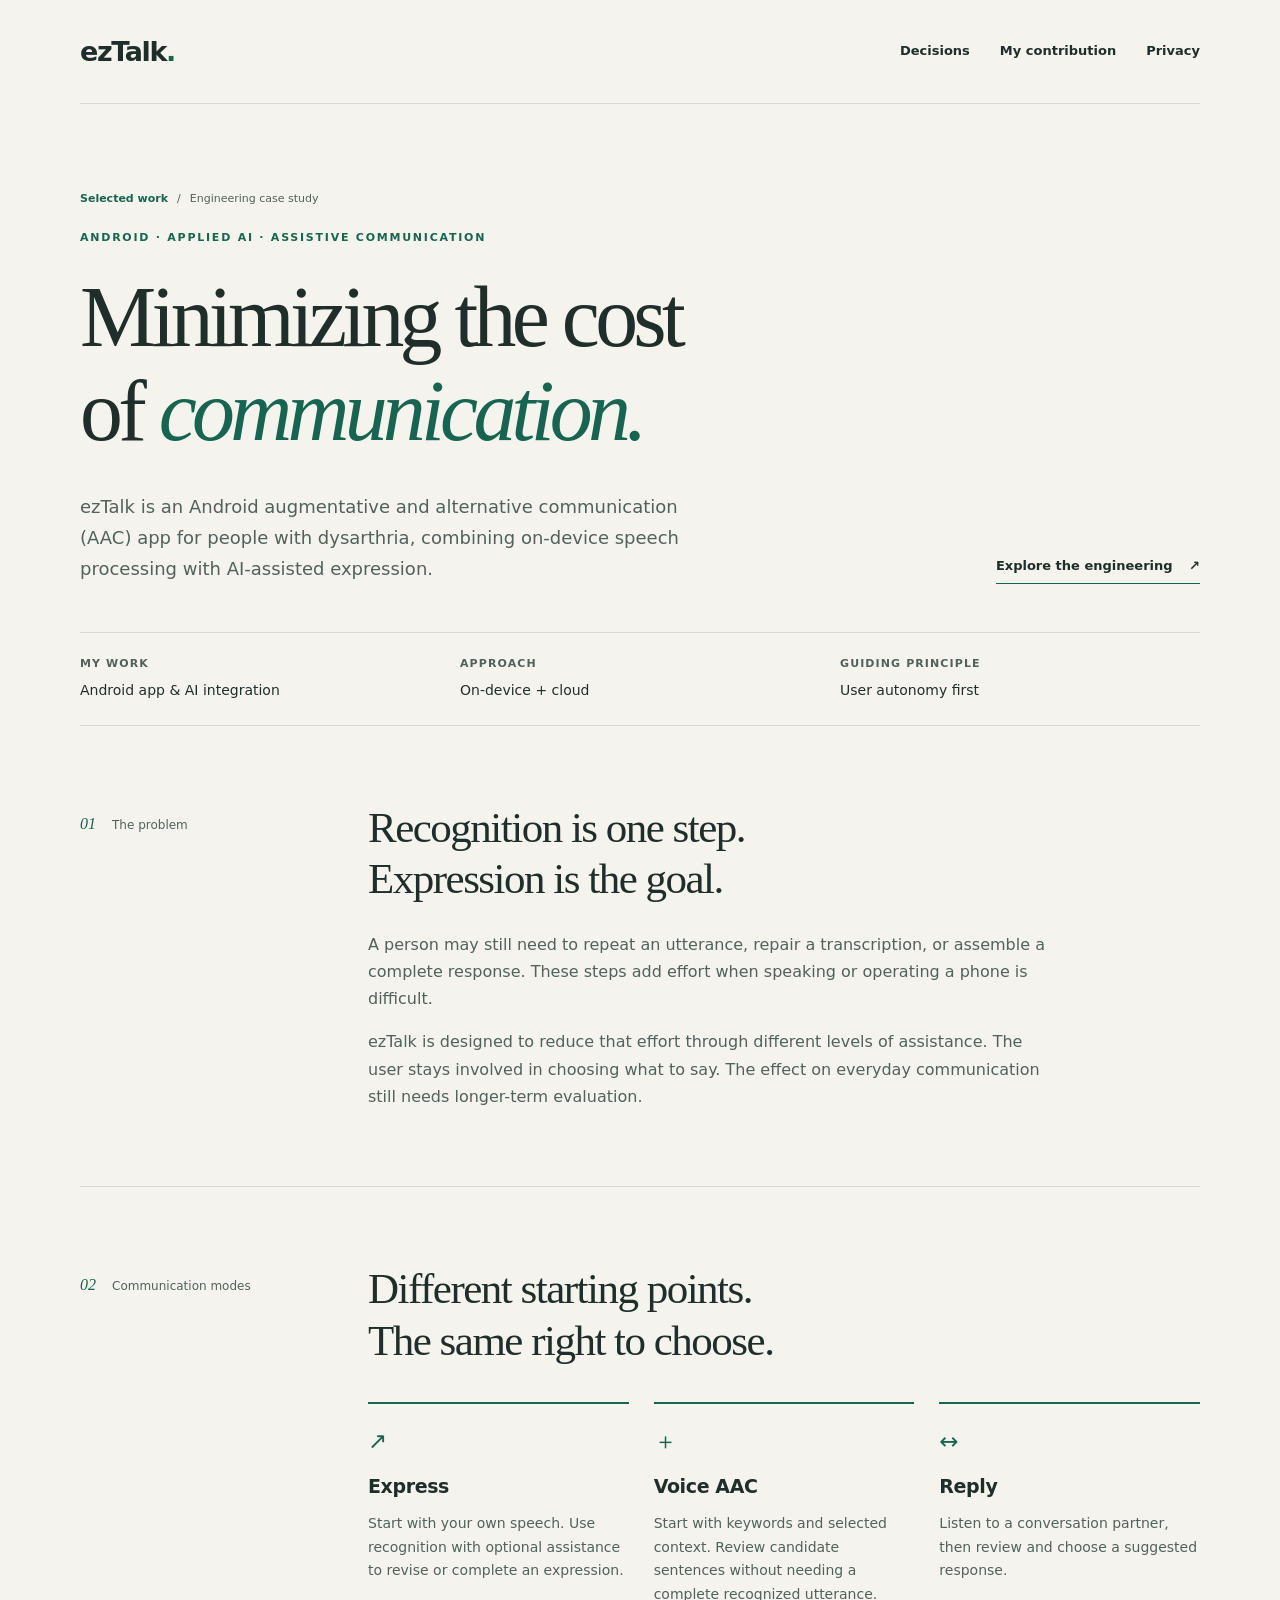
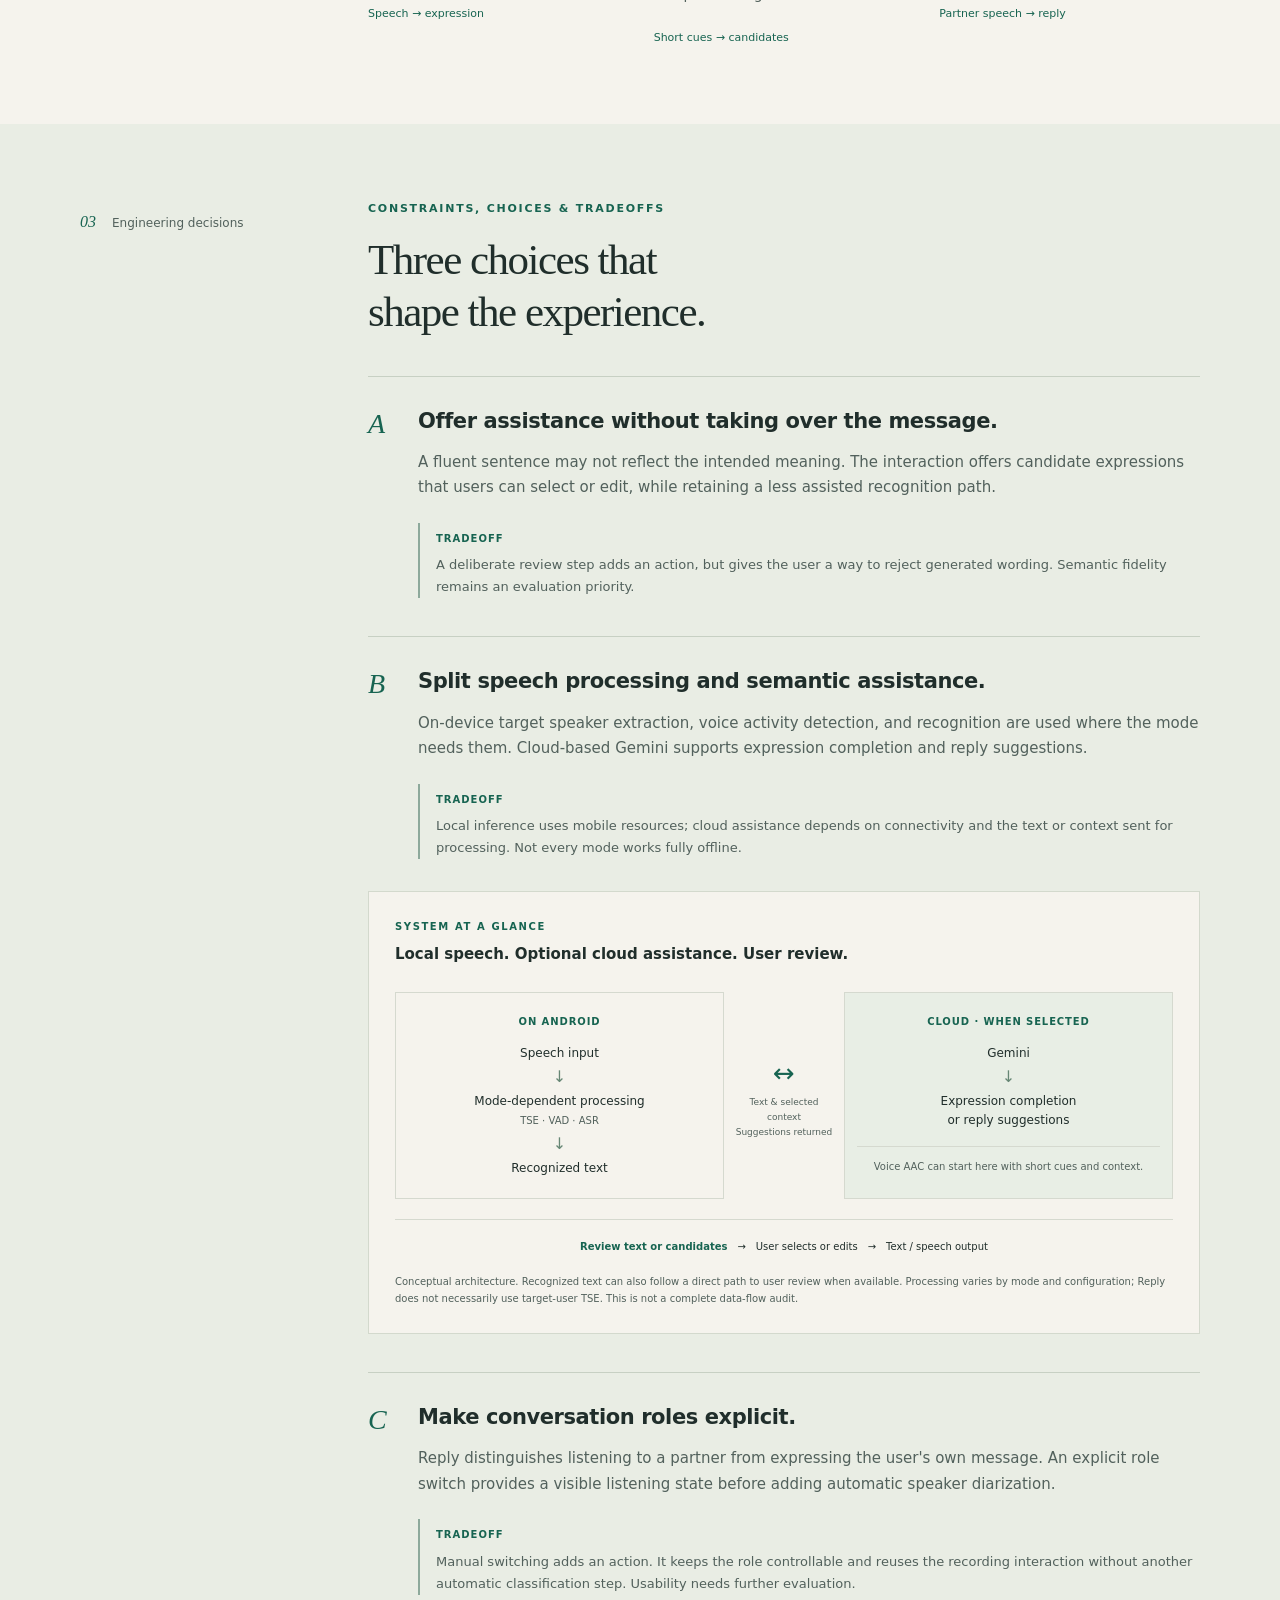
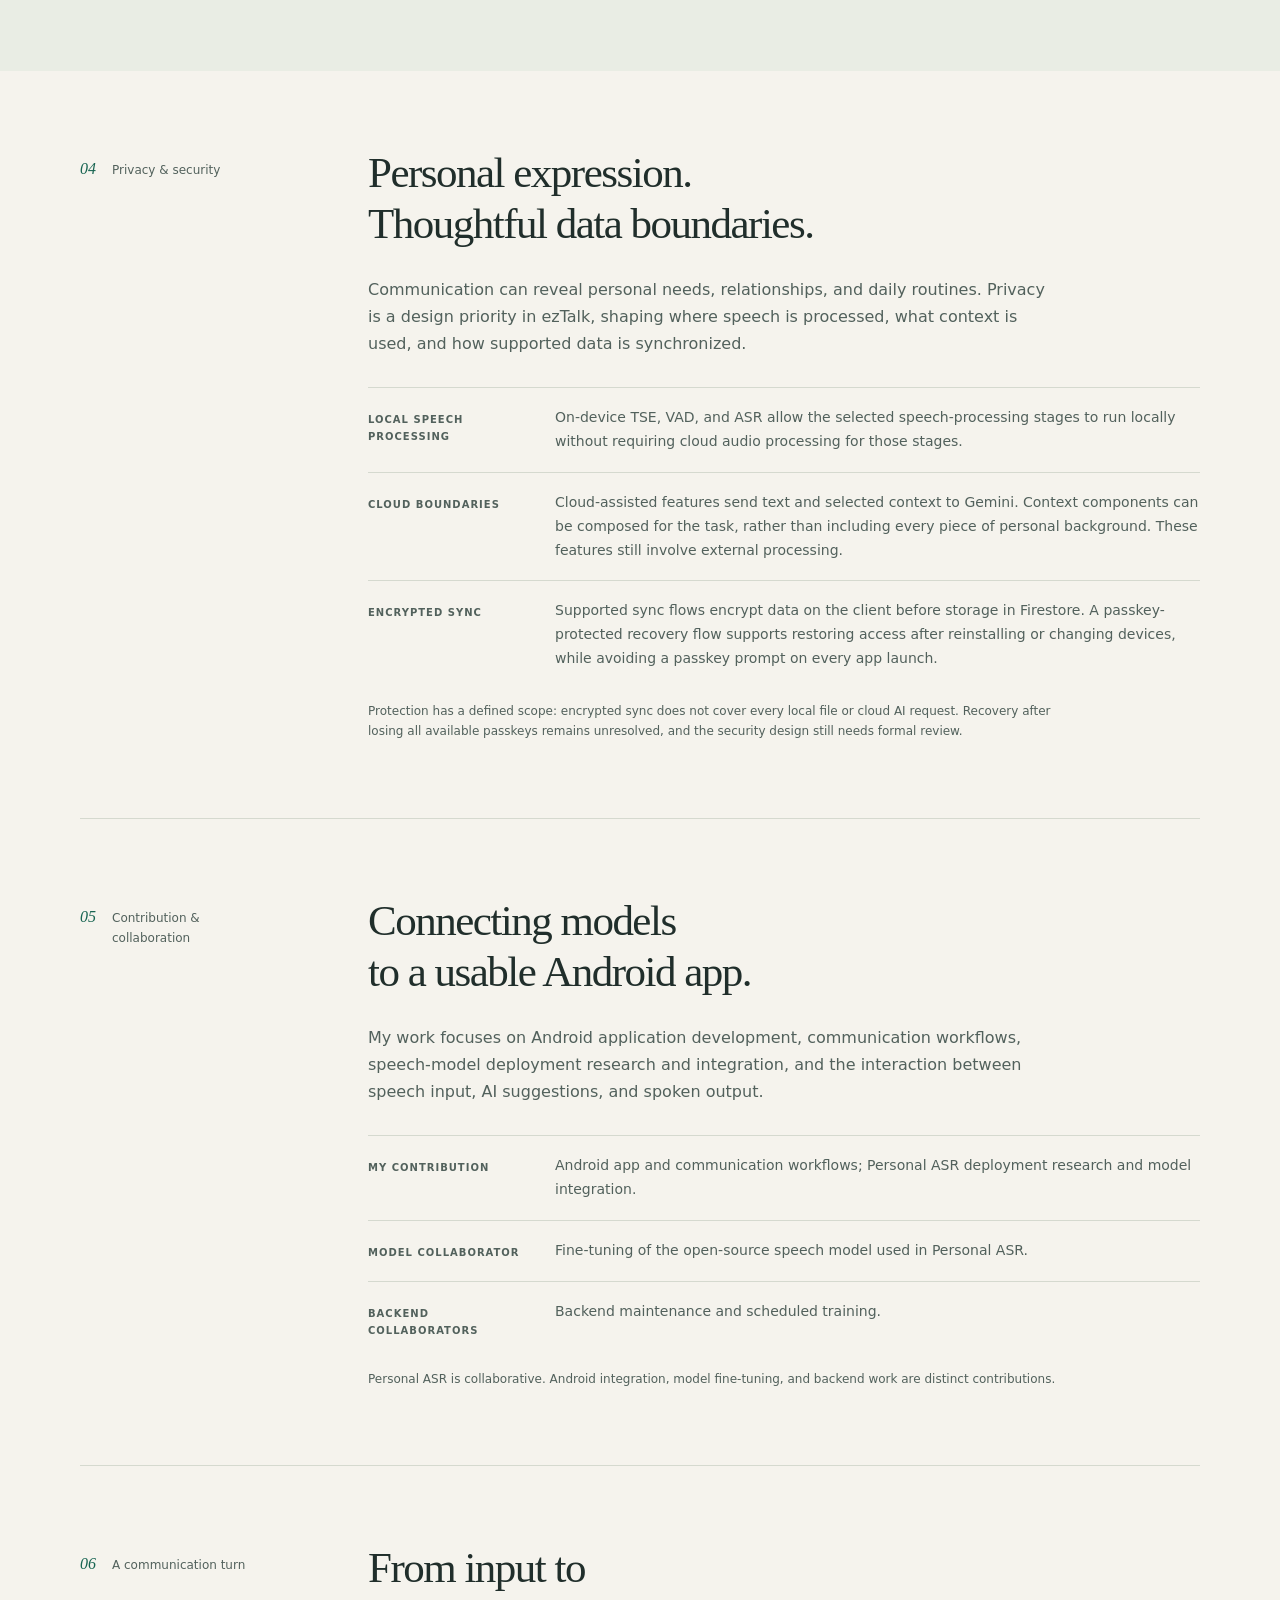
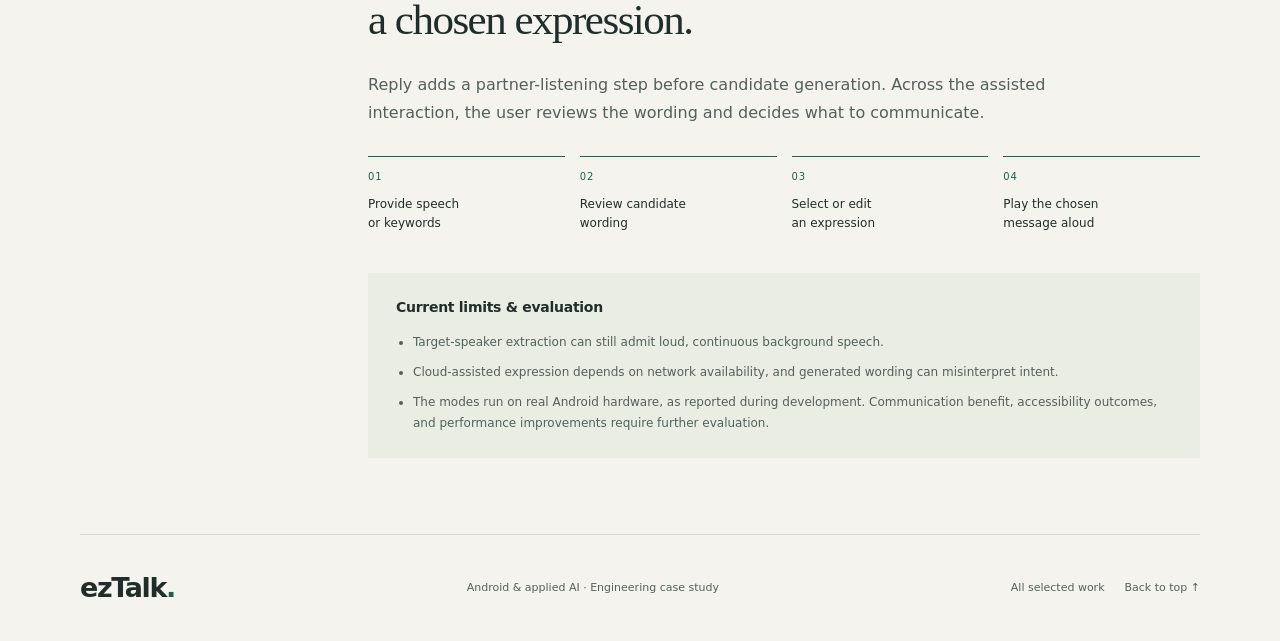
==== work/eztalk/index.html @ f77e8a4d "add separate resume appendix section" ====
<!doctype html>
<html lang="en">
<head>
  <meta charset="utf-8">
  <meta name="viewport" content="width=device-width, initial-scale=1">
  <meta name="theme-color" content="#f5f3ed">
  <meta name="description" content="ezTalk: an Android AAC engineering case study on on-device speech processing, AI-assisted expression, user autonomy, and privacy-conscious data boundaries.">
  <title>ezTalk — Minimizing the cost of communication</title>
  <meta property="og:title" content="ezTalk — Engineering case study">
  <meta property="og:description" content="An Android AAC engineering case study on local speech processing, AI-assisted expression, and user autonomy.">
  <meta property="og:type" content="article">
  <meta property="og:url" content="https://johnnyhng.github.io/work/eztalk/">
  <link rel="canonical" href="https://johnnyhng.github.io/work/eztalk/">
  <link rel="icon" href="../../eztalk/assets/favicon.svg" type="image/svg+xml">
  <link rel="stylesheet" href="styles.css">
</head>
<body>
<a class="skip-link" href="#main">Skip to content</a>
<header class="site-header wrap">
  <a class="wordmark" href="#overview" aria-label="ezTalk overview">ezTalk<span aria-hidden="true">.</span></a>
  <nav aria-label="Case study sections">
    <a href="#decisions">Decisions</a>
    <a href="#contribution">My contribution</a>
    <a href="#privacy">Privacy</a>
  </nav>
</header>
<main id="main">
  <section class="hero wrap" id="overview" aria-labelledby="hero-title">
    <p class="portfolio-path"><a href="../">Selected work</a><span aria-hidden="true">/</span> Engineering case study</p>
    <p class="eyebrow">Android · Applied AI · Assistive communication</p>
    <h1 id="hero-title">Minimizing the cost<br class="desktop-break"> of <em>communication.</em></h1>
    <div class="hero-bottom">
      <p class="hero-description">ezTalk is an Android augmentative and alternative communication (AAC) app for people with dysarthria, combining on-device speech processing with AI-assisted expression.</p>
      <a class="text-link" href="#decisions">Explore the engineering <span aria-hidden="true">↗</span></a>
    </div>
    <dl class="project-facts">
      <div><dt>My work</dt><dd>Android app &amp; AI integration</dd></div>
      <div><dt>Approach</dt><dd>On-device + cloud</dd></div>
      <div><dt>Guiding principle</dt><dd>User autonomy first</dd></div>
    </dl>
  </section>

  <section class="section wrap problem" aria-labelledby="problem-title">
    <div class="section-label"><span class="section-number">01</span><p>The problem</p></div>
    <div class="section-body">
      <h2 id="problem-title">Recognition is one step.<br>Expression is the goal.</h2>
      <p>A person may still need to repeat an utterance, repair a transcription, or assemble a complete response. These steps add effort when speaking or operating a phone is difficult.</p>
      <p>ezTalk is designed to reduce that effort through different levels of assistance. The user stays involved in choosing what to say. The effect on everyday communication still needs longer-term evaluation.</p>
    </div>
  </section>

  <section class="section wrap" aria-labelledby="modes-title">
    <div class="section-label"><span class="section-number">02</span><p>Communication modes</p></div>
    <div class="section-body">
      <h2 id="modes-title">Different starting points.<br>The same right to choose.</h2>
      <div class="modes">
        <article class="mode"><span class="mode-mark" aria-hidden="true">↗</span><h3>Express</h3><p>Start with your own speech. Use recognition with optional assistance to revise or complete an expression.</p><p class="mode-note">Speech → expression</p></article>
        <article class="mode"><span class="mode-mark" aria-hidden="true">＋</span><h3>Voice AAC</h3><p>Start with keywords and selected context. Review candidate sentences without needing a complete recognized utterance.</p><p class="mode-note">Short cues → candidates</p></article>
        <article class="mode"><span class="mode-mark" aria-hidden="true">↔</span><h3>Reply</h3><p>Listen to a conversation partner, then review and choose a suggested response.</p><p class="mode-note">Partner speech → reply</p></article>
      </div>
    </div>
  </section>

  <section class="decisions-band" id="decisions" aria-labelledby="decisions-title">
    <div class="section wrap">
      <div class="section-label"><span class="section-number">03</span><p>Engineering decisions</p></div>
      <div class="section-body">
        <p class="eyebrow">Constraints, choices &amp; tradeoffs</p>
        <h2 id="decisions-title">Three choices that<br>shape the experience.</h2>
        <article class="decision">
          <span class="decision-index" aria-hidden="true">A</span>
          <div><h3>Offer assistance without taking over the message.</h3>
          <p>A fluent sentence may not reflect the intended meaning. The interaction offers candidate expressions that users can select or edit, while retaining a less assisted recognition path.</p>
          <div class="tradeoff"><span>Tradeoff</span><p>A deliberate review step adds an action, but gives the user a way to reject generated wording. Semantic fidelity remains an evaluation priority.</p></div></div>
        </article>
        <article class="decision">
          <span class="decision-index" aria-hidden="true">B</span>
          <div><h3>Split speech processing and semantic assistance.</h3>
          <p>On-device target speaker extraction, voice activity detection, and recognition are used where the mode needs them. Cloud-based Gemini supports expression completion and reply suggestions.</p>
          <div class="tradeoff"><span>Tradeoff</span><p>Local inference uses mobile resources; cloud assistance depends on connectivity and the text or context sent for processing. Not every mode works fully offline.</p></div></div>
        </article>
        <figure class="architecture">
          <figcaption><span class="eyebrow">System at a glance</span><strong>Local speech. Optional cloud assistance. User review.</strong></figcaption>
          <div class="architecture-grid">
            <div class="architecture-zone"><h4>On Android</h4><p>Speech input</p><span class="flow-arrow" aria-hidden="true">↓</span><p>Mode-dependent processing<br><small>TSE · VAD · ASR</small></p><span class="flow-arrow" aria-hidden="true">↓</span><p>Recognized text</p></div>
            <div class="architecture-connector"><span aria-hidden="true">↔</span><p>Text &amp; selected context<br>Suggestions returned</p></div>
            <div class="architecture-zone cloud"><h4>Cloud · when selected</h4><p>Gemini</p><span class="flow-arrow" aria-hidden="true">↓</span><p>Expression completion<br>or reply suggestions</p><p class="cue-note">Voice AAC can start here with short cues and context.</p></div>
          </div>
          <div class="review-path"><strong>Review text or candidates</strong><span aria-hidden="true">→</span><span>User selects or edits</span><span aria-hidden="true">→</span><span>Text / speech output</span></div>
          <p class="figure-note">Conceptual architecture. Recognized text can also follow a direct path to user review when available. Processing varies by mode and configuration; Reply does not necessarily use target-user TSE. This is not a complete data-flow audit.</p>
        </figure>
        <article class="decision">
          <span class="decision-index" aria-hidden="true">C</span>
          <div><h3>Make conversation roles explicit.</h3>
          <p>Reply distinguishes listening to a partner from expressing the user's own message. An explicit role switch provides a visible listening state before adding automatic speaker diarization.</p>
          <div class="tradeoff"><span>Tradeoff</span><p>Manual switching adds an action. It keeps the role controllable and reuses the recording interaction without another automatic classification step. Usability needs further evaluation.</p></div></div>
        </article>
      </div>
    </div>
  </section>

  <section class="section wrap" id="privacy" aria-labelledby="privacy-title">
    <div class="section-label"><span class="section-number">04</span><p>Privacy &amp; security</p></div>
    <div class="section-body">
      <h2 id="privacy-title">Personal expression.<br>Thoughtful data boundaries.</h2>
      <p>Communication can reveal personal needs, relationships, and daily routines. Privacy is a design priority in ezTalk, shaping where speech is processed, what context is used, and how supported data is synchronized.</p>
      <dl class="ownership">
        <div><dt>Local speech processing</dt><dd>On-device TSE, VAD, and ASR allow the selected speech-processing stages to run locally without requiring cloud audio processing for those stages.</dd></div>
        <div><dt>Cloud boundaries</dt><dd>Cloud-assisted features send text and selected context to Gemini. Context components can be composed for the task, rather than including every piece of personal background. These features still involve external processing.</dd></div>
        <div><dt>Encrypted sync</dt><dd>Supported sync flows encrypt data on the client before storage in Firestore. A passkey-protected recovery flow supports restoring access after reinstalling or changing devices, while avoiding a passkey prompt on every app launch.</dd></div>
      </dl>
      <p class="small-note">Protection has a defined scope: encrypted sync does not cover every local file or cloud AI request. Recovery after losing all available passkeys remains unresolved, and the security design still needs formal review.</p>
    </div>
  </section>

  <section class="section wrap" id="contribution" aria-labelledby="contribution-title">
    <div class="section-label"><span class="section-number">05</span><p>Contribution &amp; collaboration</p></div>
    <div class="section-body">
      <h2 id="contribution-title">Connecting models<br>to a usable Android app.</h2>
      <p>My work focuses on Android application development, communication workflows, speech-model deployment research and integration, and the interaction between speech input, AI suggestions, and spoken output.</p>
      <dl class="ownership">
        <div><dt>My contribution</dt><dd>Android app and communication workflows; Personal ASR deployment research and model integration.</dd></div>
        <div><dt>Model collaborator</dt><dd>Fine-tuning of the open-source speech model used in Personal ASR.</dd></div>
        <div><dt>Backend collaborators</dt><dd>Backend maintenance and scheduled training.</dd></div>
      </dl>
      <p class="small-note">Personal ASR is collaborative. Android integration, model fine-tuning, and backend work are distinct contributions.</p>
    </div>
  </section>

  <section class="section wrap" id="workflow" aria-labelledby="workflow-title">
    <div class="section-label"><span class="section-number">06</span><p>A communication turn</p></div>
    <div class="section-body">
      <h2 id="workflow-title">From input to<br>a chosen expression.</h2>
      <p>Reply adds a partner-listening step before candidate generation. Across the assisted interaction, the user reviews the wording and decides what to communicate.</p>
      <ol class="turn-steps"><li><span>01</span>Provide speech<br>or keywords</li><li><span>02</span>Review candidate<br>wording</li><li><span>03</span>Select or edit<br>an expression</li><li><span>04</span>Play the chosen<br>message aloud</li></ol>
      <aside class="limitations" aria-labelledby="limits-title"><h3 id="limits-title">Current limits &amp; evaluation</h3><ul><li>Target-speaker extraction can still admit loud, continuous background speech.</li><li>Cloud-assisted expression depends on network availability, and generated wording can misinterpret intent.</li><li>The modes run on real Android hardware, as reported during development. Communication benefit, accessibility outcomes, and performance improvements require further evaluation.</li></ul></aside>
    </div>
  </section>
</main>
<footer class="site-footer wrap"><a class="wordmark" href="#overview" aria-label="Back to ezTalk overview">ezTalk<span aria-hidden="true">.</span></a><p>Android &amp; applied AI · Engineering case study</p><div class="footer-actions"><a href="../">All selected work</a><a href="#overview">Back to top <span aria-hidden="true">↑</span></a></div></footer>
</body>
</html>
---- work/eztalk/styles.css ----
:root {
  color-scheme:light;
  --paper:#f5f3ed;
  --ink:#202e2b;
  --muted:#52615c;
  --accent:#176451;
  --line:#d5d9cf;
  --tint:#e9ede4;
  --serif:Georgia,'Times New Roman',serif;
  --sans:Inter,ui-sans-serif,system-ui,-apple-system,BlinkMacSystemFont,'Segoe UI',sans-serif;
}
* {
  box-sizing:border-box;
}
html {
  scroll-behavior:smooth;
  scroll-padding-top:2rem;
}
body {
  margin:0;
  background:var(--paper);
  color:var(--ink);
  font-family:var(--sans);
  font-size:16px;
  line-height:1.7;
  -webkit-font-smoothing:antialiased;
}
a {
  color:inherit;
  text-underline-offset:5px;
}
a:hover {
  color:var(--accent);
}
a:focus-visible {
  outline:3px solid var(--accent);
  outline-offset:6px;
  border-radius:2px;
}
p,h1,h2,h3,h4,dl,figure {
  margin:0;
}
p+p {
  margin-top:1rem;
}
.wrap {
  width:min(1120px,calc(100% - 96px));
  margin-inline:auto;
}
.skip-link {
  position:absolute;
  top:-100px;
  left:20px;
  padding:12px 20px;
  background:var(--ink);
  color:white;
  z-index:10;
}
.skip-link:focus {
  top:12px;
}
.site-header {
  display:flex;
  justify-content:space-between;
  align-items:center;
  min-height:104px;
  border-bottom:1px solid var(--line);
  gap:2rem;
}
.wordmark {
  font-size:27px;
  font-weight:760;
  letter-spacing:-1.4px;
  text-decoration:none;
}
.wordmark span {
  color:var(--accent);
}
nav {
  display:flex;
  gap:30px;
  font-size:13px;
  font-weight:550;
}
nav a {
  text-decoration:none;
}
.hero {
  padding-top:86px;
  padding-bottom:0;
}
.portfolio-path {
  display:flex;
  gap:9px;
  align-items:center;
  margin-bottom:20px;
  color:var(--muted);
  font-size:11px;
}
.portfolio-path a {
  color:var(--accent);
  font-weight:650;
  text-decoration:none;
}
.eyebrow {
  font-size:11px;
  letter-spacing:.16em;
  text-transform:uppercase;
  font-weight:650;
  color:var(--accent);
}
h1 {
  font-family:var(--serif);
  font-size:clamp(48px,6.7vw,86px);
  line-height:1.09;
  font-weight:400;
  letter-spacing:-.055em;
  margin-top:24px;
}
h1 em {
  font-weight:400;
  color:var(--accent);
}
.hero-bottom {
  display:flex;
  justify-content:space-between;
  align-items:flex-end;
  gap:40px;
  margin-top:34px;
}
.hero-description {
  max-width:610px;
  font-size:18px;
  line-height:1.7;
  color:var(--muted);
}
.text-link {
  white-space:nowrap;
  font-size:13px;
  font-weight:650;
  text-decoration:none;
  border-bottom:1px solid var(--accent);
  padding-bottom:6px;
}
.text-link span {
  margin-left:12px;
}
.project-facts {
  display:grid;
  grid-template-columns:1fr 1fr 1fr;
  border-top:1px solid var(--line);
  border-bottom:1px solid var(--line);
  margin-top:48px;
  padding:22px 0;
  gap:20px;
}
dt {
  font-size:11px;
  letter-spacing:.1em;
  text-transform:uppercase;
  color:var(--muted);
  font-weight:600;
}
dd {
  margin:5px 0 0;
  font-size:14px;
}
.section {
  display:grid;
  grid-template-columns:240px minmax(0,1fr);
  gap:48px;
  padding-block:76px;
  border-bottom:1px solid var(--line);
}
.section-label {
  display:flex;
  align-items:baseline;
  gap:16px;
  padding-top:8px;
  font-size:12px;
  color:var(--muted);
}
.section-number {
  font-family:var(--serif);
  font-style:italic;
  color:var(--accent);
  font-size:16px;
}
.section-label p {
  max-width:150px;
}
.section-body {
  min-width:0;
}
.section-body>p {
  color:var(--muted);
  max-width:690px;
}
h2 {
  font-family:var(--serif);
  font-weight:400;
  font-size:clamp(31px,3.6vw,43px);
  letter-spacing:-.035em;
  line-height:1.2;
  margin-bottom:26px;
}
h3 {
  font-size:19px;
  line-height:1.4;
  font-weight:600;
  letter-spacing:-.02em;
}
.modes {
  display:grid;
  grid-template-columns:repeat(3,minmax(0,1fr));
  gap:25px;
  margin-top:36px;
}
.mode {
  border-top:2px solid var(--accent);
  padding-top:18px;
}
.mode-mark {
  font-size:23px;
  color:var(--accent);
}
.mode h3 {
  margin:12px 0;
}
.mode p {
  font-size:14px;
  color:var(--muted);
  line-height:1.7;
}
.mode .mode-note {
  font-size:11px;
  color:var(--accent);
  margin-top:22px;
}
.decisions-band {
  background:var(--tint);
  margin-top:-1px;
}
.decisions-band .section {
  border-bottom:0;
}
.section-body>.eyebrow {
  color:var(--accent);
  margin-bottom:16px;
}
.decision {
  display:grid;
  grid-template-columns:30px minmax(0,1fr);
  gap:20px;
  border-top:1px solid #c7d0c3;
  padding-top:30px;
  margin-top:38px;
}
.decision-index {
  font-family:var(--serif);
  font-size:28px;
  line-height:1.2;
  color:var(--accent);
  font-style:italic;
}
.decision h3 {
  margin-bottom:14px;
  font-size:21px;
}
.decision p {
  color:var(--muted);
  font-size:15px;
}
.tradeoff {
  margin-top:22px;
  border-left:2px solid #8da99b;
  padding-left:16px;
}
.tradeoff>span {
  font-size:10px;
  font-weight:700;
  letter-spacing:.1em;
  text-transform:uppercase;
  color:var(--accent);
}
.tradeoff p {
  font-size:13px;
  margin-top:4px;
}
.architecture {
  background:var(--paper);
  padding:26px;
  margin-top:32px;
  border:1px solid #d3d9cd;
}
.architecture figcaption {
  margin-bottom:24px;
}
.architecture figcaption .eyebrow {
  display:block;
  font-size:10px;
}
.architecture figcaption strong {
  display:block;
  font-size:15px;
  font-weight:550;
  margin-top:7px;
}
.architecture-grid {
  display:grid;
  grid-template-columns:1fr 100px 1fr;
  align-items:center;
  gap:10px;
}
.architecture-zone {
  border:1px solid var(--line);
  padding:20px 12px;
  text-align:center;
  align-self:stretch;
}
.architecture-zone h4 {
  font-size:10px;
  letter-spacing:.09em;
  text-transform:uppercase;
  color:var(--accent);
  margin-bottom:14px;
}
.architecture-zone p {
  font-size:12px;
  line-height:1.6;
}
.architecture-zone small {
  color:var(--muted);
  font-size:10px;
}
.flow-arrow {
  color:#668674;
  display:block;
  font-size:16px;
  line-height:1.8;
}
.architecture-connector {
  text-align:center;
}
.architecture-connector>span {
  font-size:26px;
  color:var(--accent);
}
.architecture-connector p {
  font-size:9px;
  line-height:1.65;
  color:var(--muted);
}
.cloud {
  background:#e8eee5;
}
.cloud .cue-note {
  font-size:10px;
  color:var(--muted);
  border-top:1px solid var(--line);
  margin-top:16px;
  padding-top:12px;
}
.review-path {
  border-top:1px solid var(--line);
  padding-top:18px;
  margin-top:20px;
  display:flex;
  flex-wrap:wrap;
  align-items:center;
  justify-content:center;
  gap:10px;
  font-size:10px;
}
.review-path strong {
  color:var(--accent);
  font-weight:600;
}
.architecture .figure-note {
  font-size:10px;
  color:var(--muted);
  margin-top:18px;
  line-height:1.7;
}
.ownership {
  margin-top:30px;
}
.ownership>div {
  display:grid;
  grid-template-columns:165px minmax(0,1fr);
  gap:22px;
  border-top:1px solid var(--line);
  padding:18px 0;
}
.ownership dt {
  font-size:10px;
  padding-top:5px;
}
.ownership dd {
  font-size:14px;
  color:var(--muted);
  margin:0;
}
.section-body>.small-note {
  font-size:12px;
  margin-top:12px;
}
.turn-steps {
  list-style:none;
  padding:0;
  display:grid;
  grid-template-columns:repeat(4,minmax(0,1fr));
  gap:15px;
  margin:30px 0 40px;
}
.turn-steps li {
  border-top:1px solid var(--accent);
  padding-top:12px;
  font-size:12px;
  line-height:1.6;
}
.turn-steps span {
  display:block;
  font-size:10px;
  letter-spacing:.1em;
  color:var(--accent);
  margin-bottom:10px;
}
.limitations {
  padding:25px 28px;
  background:var(--tint);
}
.limitations h3 {
  font-size:14px;
}
.limitations ul {
  margin:14px 0 0;
  padding-left:17px;
  color:var(--muted);
  font-size:12px;
}
.limitations li+li {
  margin-top:10px;
}
.site-footer {
  display:flex;
  justify-content:space-between;
  align-items:center;
  gap:25px;
  padding-block:30px;
}
.site-footer p,.footer-actions {
  font-size:11px;
  color:var(--muted);
}
.footer-actions {
  display:flex;
  gap:20px;
}
.footer-actions a {
  text-decoration:none;
}
@media(min-width:1400px) {
  .hero {
    padding-top:105px;
  }
}
@media(max-width:900px) {
  .wrap {
    width:calc(100% - 56px);
  }
  .section {
    grid-template-columns:170px minmax(0,1fr);
    gap:28px;
  }
  .hero-bottom {
    align-items:flex-start;
    flex-direction:column;
    gap:25px;
  }
  .modes {
    gap:15px;
  }
  .architecture-grid {
    grid-template-columns:1fr 70px 1fr;
  }
  .architecture {
    padding:18px;
  }
  .ownership>div {
    grid-template-columns:130px minmax(0,1fr);
    gap:15px;
  }
}
@media(max-width:650px) {
  .wrap {
    width:calc(100% - 40px);
  }
  .site-header {
    min-height:82px;
    gap:18px;
  }
  nav {
    gap:15px;
    font-size:11px;
  }
  .wordmark {
    font-size:24px;
  }
  .hero {
    padding-top:52px;
  }
  .eyebrow {
    font-size:9px;
    letter-spacing:.11em;
  }
  h1 {
    font-size:clamp(43px,9.2vw,60px);
    margin-top:20px;
  }
  .desktop-break {
    display:none;
  }
  .hero-description {
    font-size:16px;
  }
  .hero-bottom {
    margin-top:25px;
  }
  .project-facts {
    grid-template-columns:1fr;
    gap:14px;
    padding:20px 0;
    margin-top:32px;
  }
  .project-facts>div {
    display:flex;
    justify-content:space-between;
    gap:14px;
    align-items:baseline;
  }
  .project-facts dt {
    font-size:9px;
  }
  .project-facts dd {
    font-size:12px;
    margin:0;
  }
  .section {
    grid-template-columns:minmax(0,1fr);
    gap:22px;
    padding-block:45px;
  }
  .section-label {
    padding:0;
    font-size:11px;
  }
  .section-label p {
    max-width:none;
  }
  h2 {
    font-size:34px;
    margin-bottom:22px;
  }
  .section-body>p {
    font-size:15px;
  }
  .modes {
    grid-template-columns:1fr;
    gap:24px;
    margin-top:28px;
  }
  .mode {
    display:grid;
    grid-template-columns:32px minmax(0,1fr);
    column-gap:14px;
    padding-top:14px;
  }
  .mode-mark {
    grid-row:1/4;
  }
  .mode h3 {
    margin:0 0 8px;
  }
  .mode p {
    grid-column:2;
  }
  .mode .mode-note {
    margin-top:10px;
  }
  .decision {
    grid-template-columns:24px minmax(0,1fr);
    gap:10px;
    margin-top:28px;
    padding-top:25px;
  }
  .decision h3 {
    font-size:20px;
  }
  .architecture {
    margin-left:0;
    padding:16px;
  }
  .architecture-grid {
    grid-template-columns:minmax(0,1fr);
    gap:12px;
  }
  .architecture-zone {
    padding:15px;
  }
  .architecture-connector>span {
    display:inline-block;
    transform:rotate(90deg);
  }
  .architecture-connector p {
    font-size:10px;
  }
  .architecture figcaption strong {
    font-size:14px;
  }
  .review-path {
    gap:8px;
    font-size:10px;
    flex-direction:column;
  }
  .review-path>span[aria-hidden] {
    transform:rotate(90deg);
  }
  .ownership>div {
    grid-template-columns:1fr;
    gap:7px;
  }
  .turn-steps {
    grid-template-columns:1fr 1fr;
    gap:24px;
  }
  .turn-steps li {
    font-size:13px;
  }
  .limitations {
    padding:22px;
  }
  .site-footer {
    flex-wrap:wrap;
    gap:12px;
  }
  .site-footer p {
    order:3;
    flex-basis:100%;
    margin:0;
  }
  .footer-actions {
    margin-left:auto;
  }
}
@media(prefers-reduced-motion:reduce) {
  html {
    scroll-behavior:auto;
  }
}
@media print {
  body {
    background:white;
    font-size:11pt;
  }
  .wrap {
    width:100%;
  }
  .site-header nav,.text-link,.footer-actions,.skip-link {
    display:none;
  }
  .hero {
    padding-top:25px;
  }
  h1 {
    font-size:45pt;
  }
  .section {
    padding-block:30px;
    grid-template-columns:140px minmax(0,1fr);
    gap:20px;
  }
  .decisions-band {
    background:none;
  }
  .decision,.architecture,.mode,.ownership>div,.limitations {
    break-inside:avoid;
  }
  .site-footer {
    padding:15px 0;
  }
}
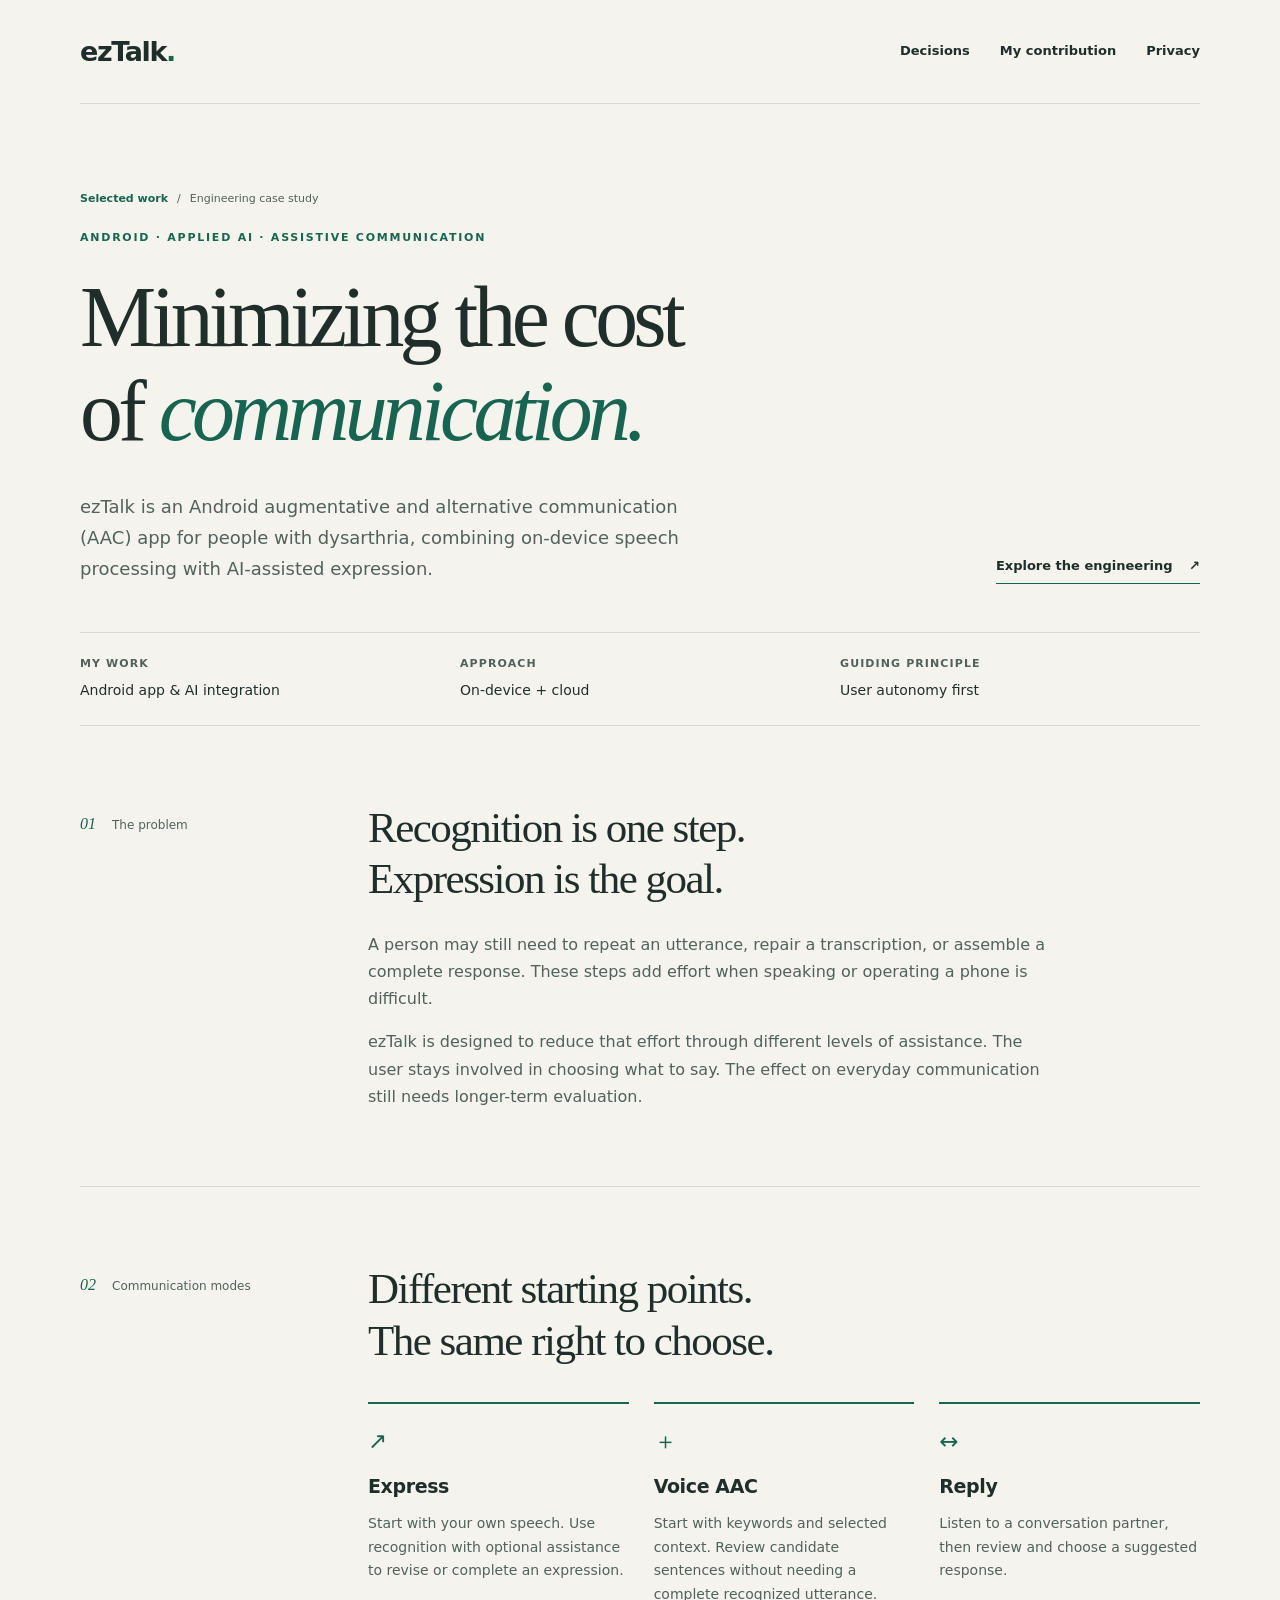
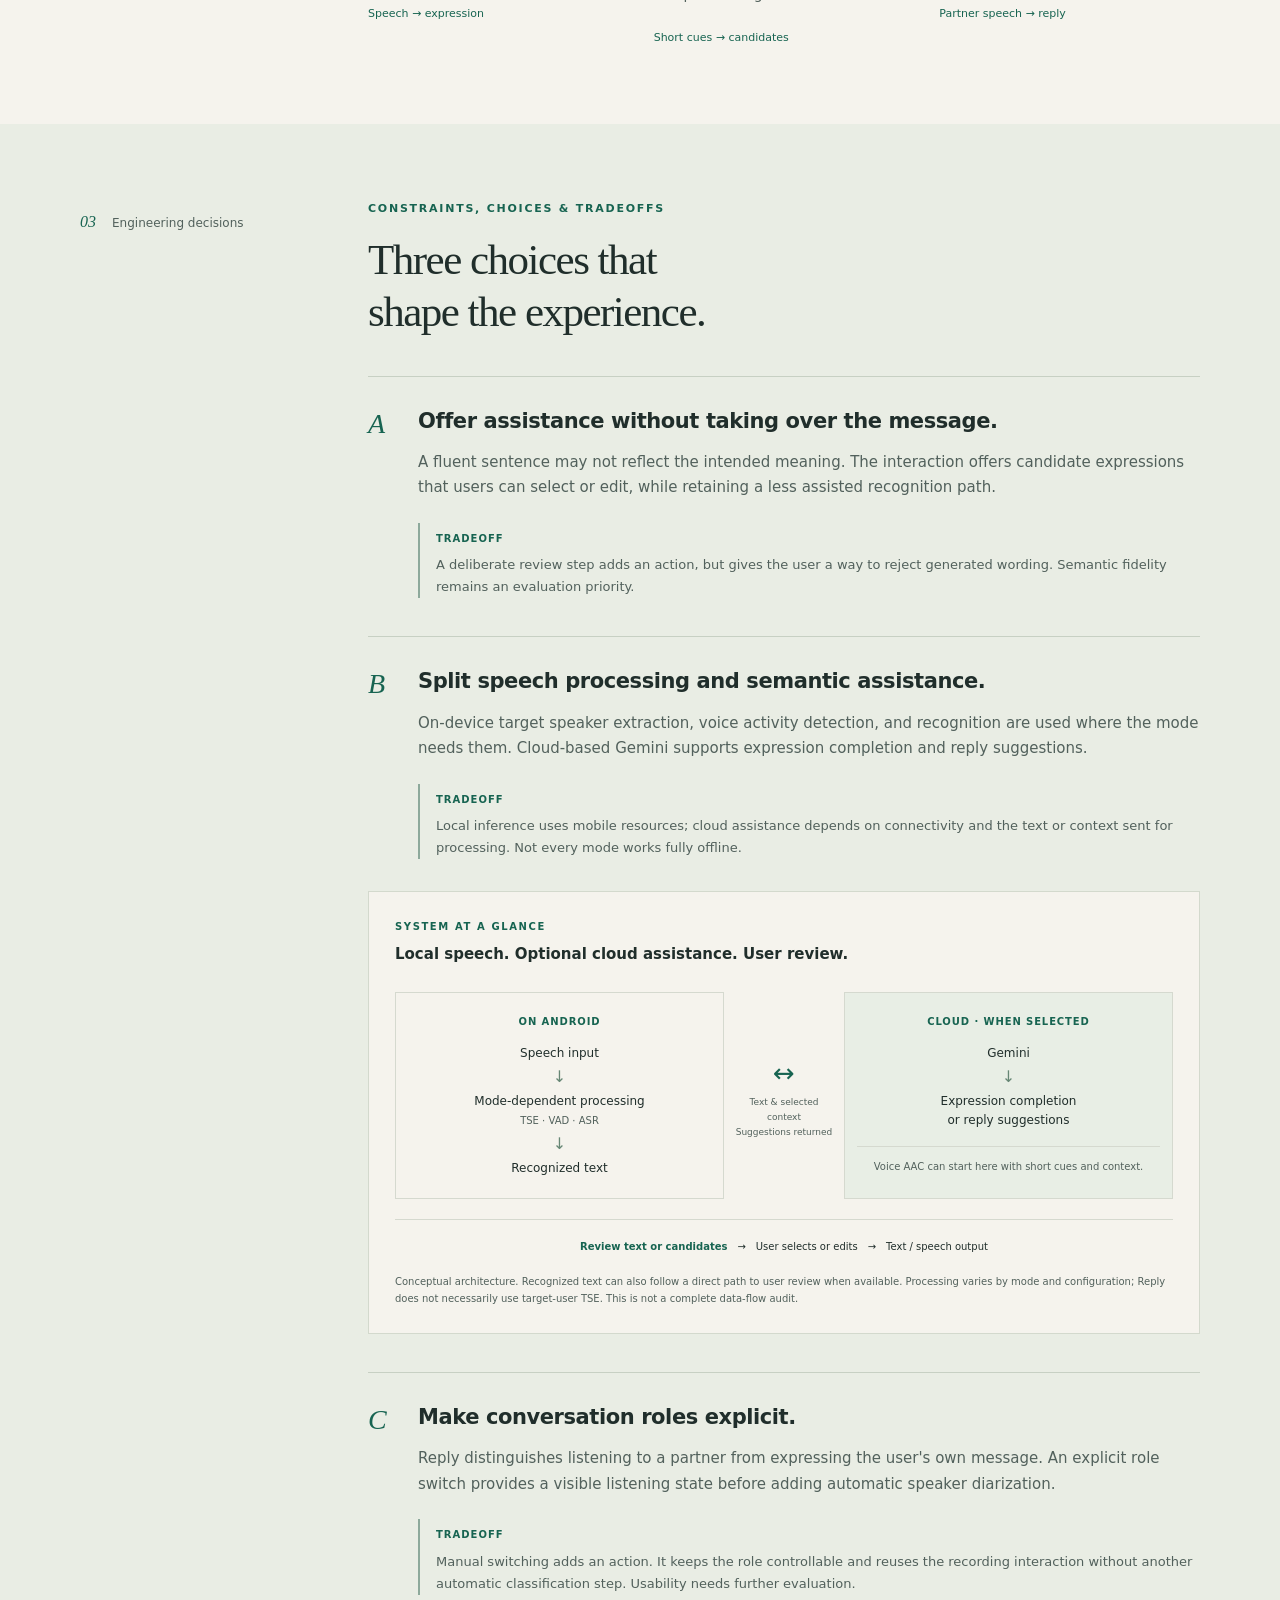
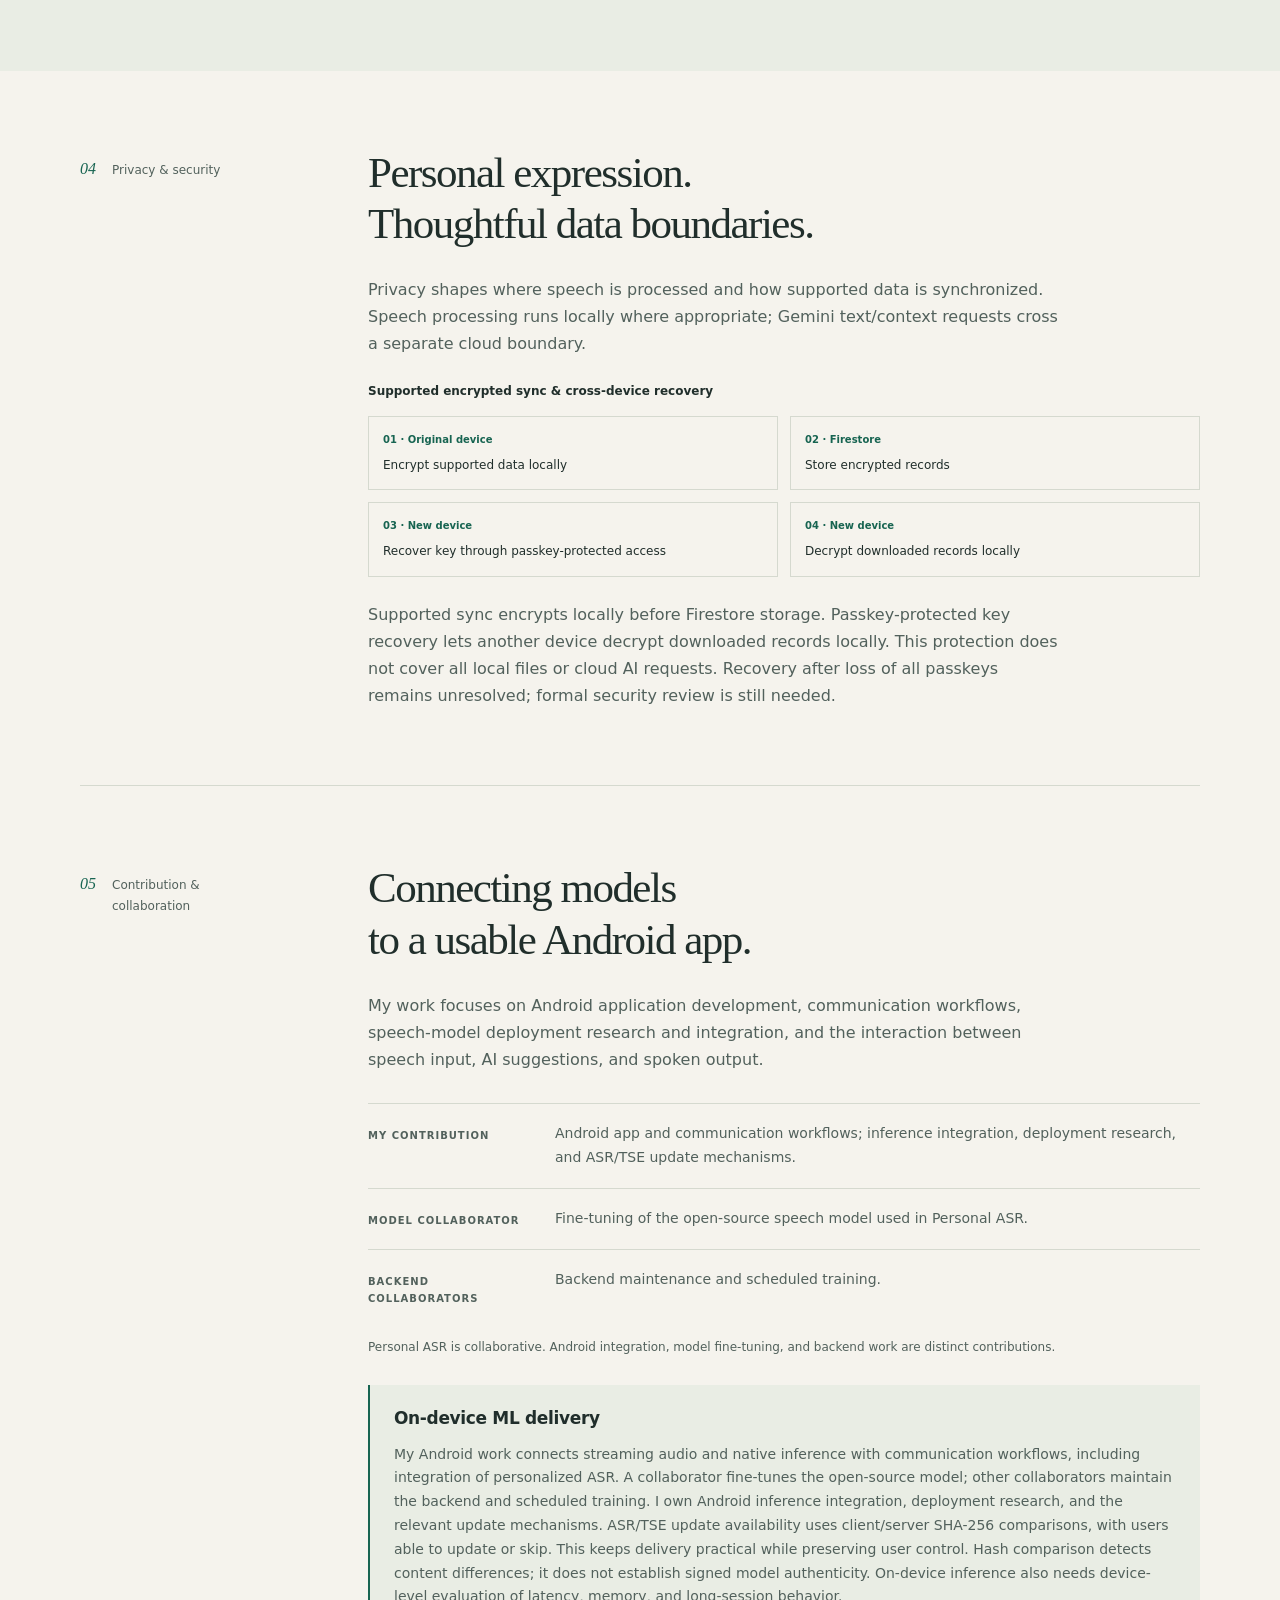
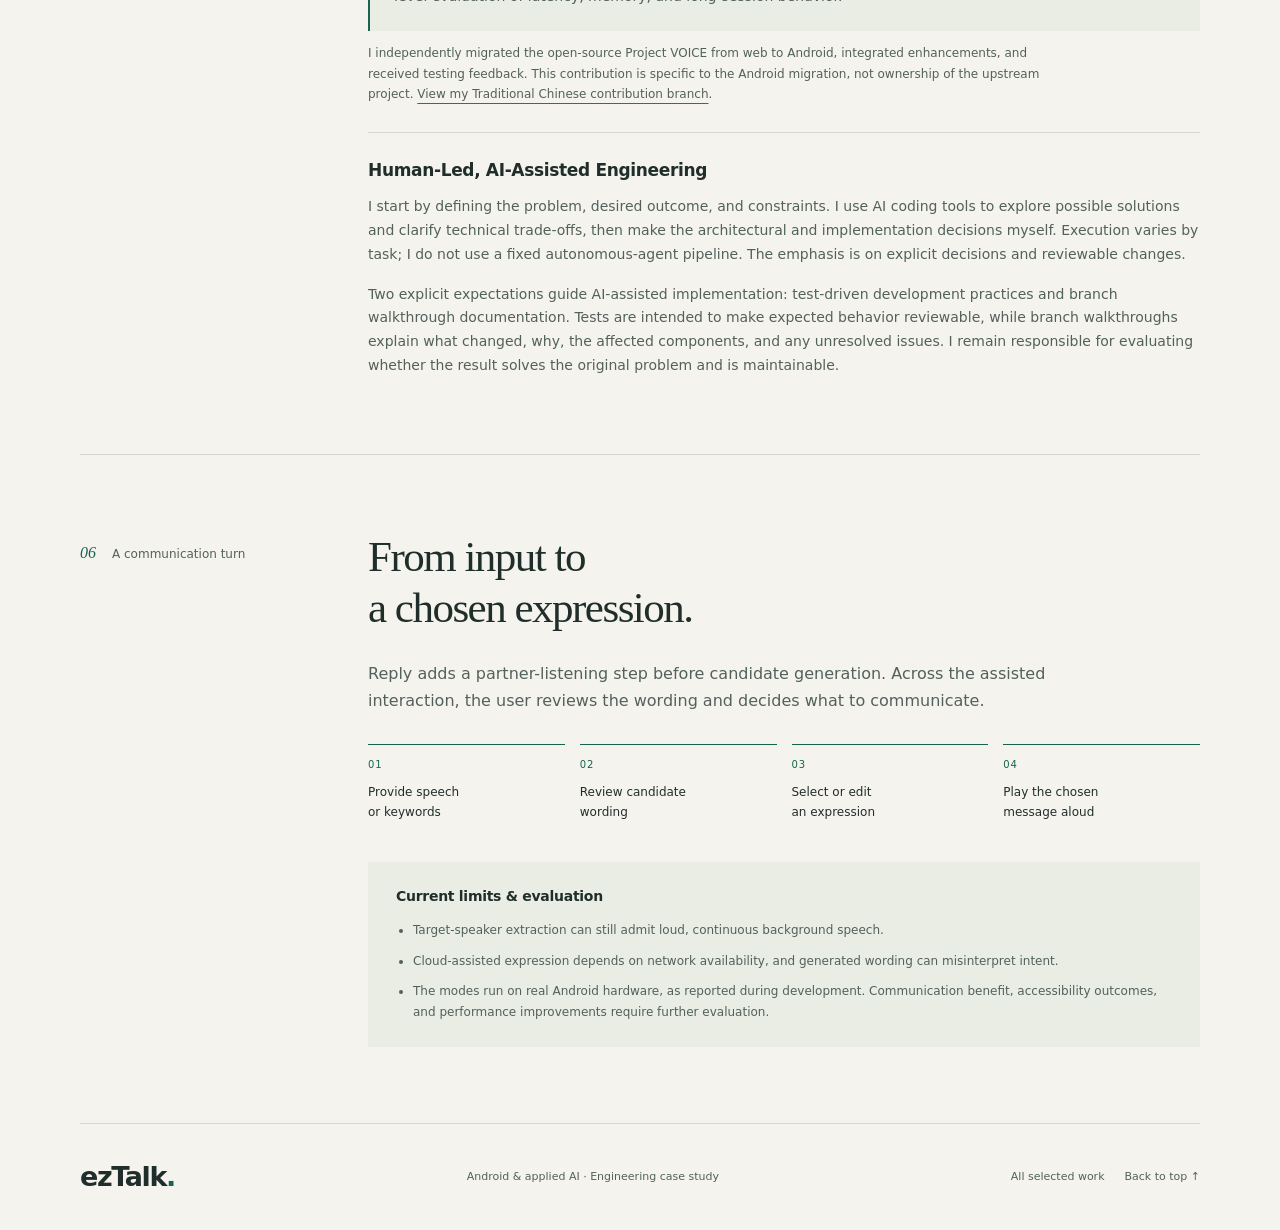
==== commit f3c93e09: "update ezTalk engineering case study" ====
--- a/work/eztalk/index.html
+++ b/work/eztalk/index.html
@@ -103,13 +103,17 @@
     <div class="section-label"><span class="section-number">04</span><p>Privacy &amp; security</p></div>
     <div class="section-body">
       <h2 id="privacy-title">Personal expression.<br>Thoughtful data boundaries.</h2>
-      <p>Communication can reveal personal needs, relationships, and daily routines. Privacy is a design priority in ezTalk, shaping where speech is processed, what context is used, and how supported data is synchronized.</p>
-      <dl class="ownership">
-        <div><dt>Local speech processing</dt><dd>On-device TSE, VAD, and ASR allow the selected speech-processing stages to run locally without requiring cloud audio processing for those stages.</dd></div>
-        <div><dt>Cloud boundaries</dt><dd>Cloud-assisted features send text and selected context to Gemini. Context components can be composed for the task, rather than including every piece of personal background. These features still involve external processing.</dd></div>
-        <div><dt>Encrypted sync</dt><dd>Supported sync flows encrypt data on the client before storage in Firestore. A passkey-protected recovery flow supports restoring access after reinstalling or changing devices, while avoiding a passkey prompt on every app launch.</dd></div>
-      </dl>
-      <p class="small-note">Protection has a defined scope: encrypted sync does not cover every local file or cloud AI request. Recovery after losing all available passkeys remains unresolved, and the security design still needs formal review.</p>
+      <p>Privacy shapes where speech is processed and how supported data is synchronized. Speech processing runs locally where appropriate; Gemini text/context requests cross a separate cloud boundary.</p>
+      <figure class="sync-diagram" aria-labelledby="sync-caption">
+        <figcaption id="sync-caption">Supported encrypted sync &amp; cross-device recovery</figcaption>
+        <ol class="sync-steps">
+          <li><span class="sync-stage">01 · Original device</span><span>Encrypt supported data locally</span></li>
+          <li><span class="sync-stage">02 · Firestore</span><span>Store encrypted records</span></li>
+          <li><span class="sync-stage">03 · New device</span><span>Recover key through passkey-protected access</span></li>
+          <li><span class="sync-stage">04 · New device</span><span>Decrypt downloaded records locally</span></li>
+        </ol>
+      </figure>
+      <p>Supported sync encrypts locally before Firestore storage. Passkey-protected key recovery lets another device decrypt downloaded records locally. This protection does not cover all local files or cloud AI requests. Recovery after loss of all passkeys remains unresolved; formal security review is still needed.</p>
     </div>
   </section>
 
@@ -119,11 +123,21 @@
       <h2 id="contribution-title">Connecting models<br>to a usable Android app.</h2>
       <p>My work focuses on Android application development, communication workflows, speech-model deployment research and integration, and the interaction between speech input, AI suggestions, and spoken output.</p>
       <dl class="ownership">
-        <div><dt>My contribution</dt><dd>Android app and communication workflows; Personal ASR deployment research and model integration.</dd></div>
+        <div><dt>My contribution</dt><dd>Android app and communication workflows; inference integration, deployment research, and ASR/TSE update mechanisms.</dd></div>
         <div><dt>Model collaborator</dt><dd>Fine-tuning of the open-source speech model used in Personal ASR.</dd></div>
         <div><dt>Backend collaborators</dt><dd>Backend maintenance and scheduled training.</dd></div>
       </dl>
       <p class="small-note">Personal ASR is collaborative. Android integration, model fine-tuning, and backend work are distinct contributions.</p>
+      <aside class="evidence-callout" aria-labelledby="ml-title">
+        <h3 id="ml-title">On-device ML delivery</h3>
+        <p>My Android work connects streaming audio and native inference with communication workflows, including integration of personalized ASR. A collaborator fine-tunes the open-source model; other collaborators maintain the backend and scheduled training. I own Android inference integration, deployment research, and the relevant update mechanisms. ASR/TSE update availability uses client/server SHA-256 comparisons, with users able to update or skip. This keeps delivery practical while preserving user control. Hash comparison detects content differences; it does not establish signed model authenticity. On-device inference also needs device-level evaluation of latency, memory, and long-session behavior.</p>
+      </aside>
+      <p class="small-note">I independently migrated the open-source Project VOICE from web to Android, integrated enhancements, and received testing feedback. This contribution is specific to the Android migration, not ownership of the upstream project. <a href="https://github.com/google/project-voice/tree/zh-tw-impl">View my Traditional Chinese contribution branch</a>.</p>
+      <div class="engineering-method" id="engineering-method" aria-labelledby="method-title">
+        <h3 id="method-title">Human-Led, AI-Assisted Engineering</h3>
+        <p>I start by defining the problem, desired outcome, and constraints. I use AI coding tools to explore possible solutions and clarify technical trade-offs, then make the architectural and implementation decisions myself. Execution varies by task; I do not use a fixed autonomous-agent pipeline. The emphasis is on explicit decisions and reviewable changes.</p>
+        <p>Two explicit expectations guide AI-assisted implementation: test-driven development practices and branch walkthrough documentation. Tests are intended to make expected behavior reviewable, while branch walkthroughs explain what changed, why, the affected components, and any unresolved issues. I remain responsible for evaluating whether the result solves the original problem and is maintainable.</p>
+      </div>
     </div>
   </section>
 
@@ -133,6 +147,7 @@
       <h2 id="workflow-title">From input to<br>a chosen expression.</h2>
       <p>Reply adds a partner-listening step before candidate generation. Across the assisted interaction, the user reviews the wording and decides what to communicate.</p>
       <ol class="turn-steps"><li><span>01</span>Provide speech<br>or keywords</li><li><span>02</span>Review candidate<br>wording</li><li><span>03</span>Select or edit<br>an expression</li><li><span>04</span>Play the chosen<br>message aloud</li></ol>
+      <!-- Media insertion points: authentic TSE noisy-speech demo and Voice AAC/Reply demo. Add only verified URLs and sanitized media. -->
       <aside class="limitations" aria-labelledby="limits-title"><h3 id="limits-title">Current limits &amp; evaluation</h3><ul><li>Target-speaker extraction can still admit loud, continuous background speech.</li><li>Cloud-assisted expression depends on network availability, and generated wording can misinterpret intent.</li><li>The modes run on real Android hardware, as reported during development. Communication benefit, accessibility outcomes, and performance improvements require further evaluation.</li></ul></aside>
     </div>
   </section>
--- a/work/eztalk/styles.css
+++ b/work/eztalk/styles.css
@@ -658,6 +658,60 @@
     scroll-behavior:auto;
   }
 }
+.evidence-callout {
+  margin-top:28px;
+  padding:22px 24px;
+  border-left:2px solid var(--accent);
+  background:var(--tint);
+  break-inside:avoid;
+}
+.evidence-callout h3,.engineering-method h3 {
+  font-size:17px;
+  margin-bottom:12px;
+}
+.evidence-callout p,.engineering-method p {
+  color:var(--muted);
+  font-size:14px;
+}
+.engineering-method {
+  border-top:1px solid var(--line);
+  padding-top:26px;
+  margin-top:28px;
+}
+.sync-diagram {
+  margin-block:24px;
+}
+.sync-diagram figcaption {
+  font-size:12px;
+  font-weight:600;
+  margin-bottom:14px;
+}
+.sync-steps {
+  list-style:none;
+  padding:0;
+  margin:0;
+  display:grid;
+  grid-template-columns:repeat(2,minmax(0,1fr));
+  gap:12px;
+}
+.sync-steps li {
+  border:1px solid var(--line);
+  padding:14px;
+  font-size:12px;
+  break-inside:avoid;
+}
+.sync-stage {
+  display:block;
+  font-size:10px;
+  color:var(--accent);
+  font-weight:600;
+  margin-bottom:7px;
+}
+@media(max-width:650px) {
+  .sync-steps {
+    grid-template-columns:minmax(0,1fr);
+  }
+}
 @media print {
   body {
     background:white;
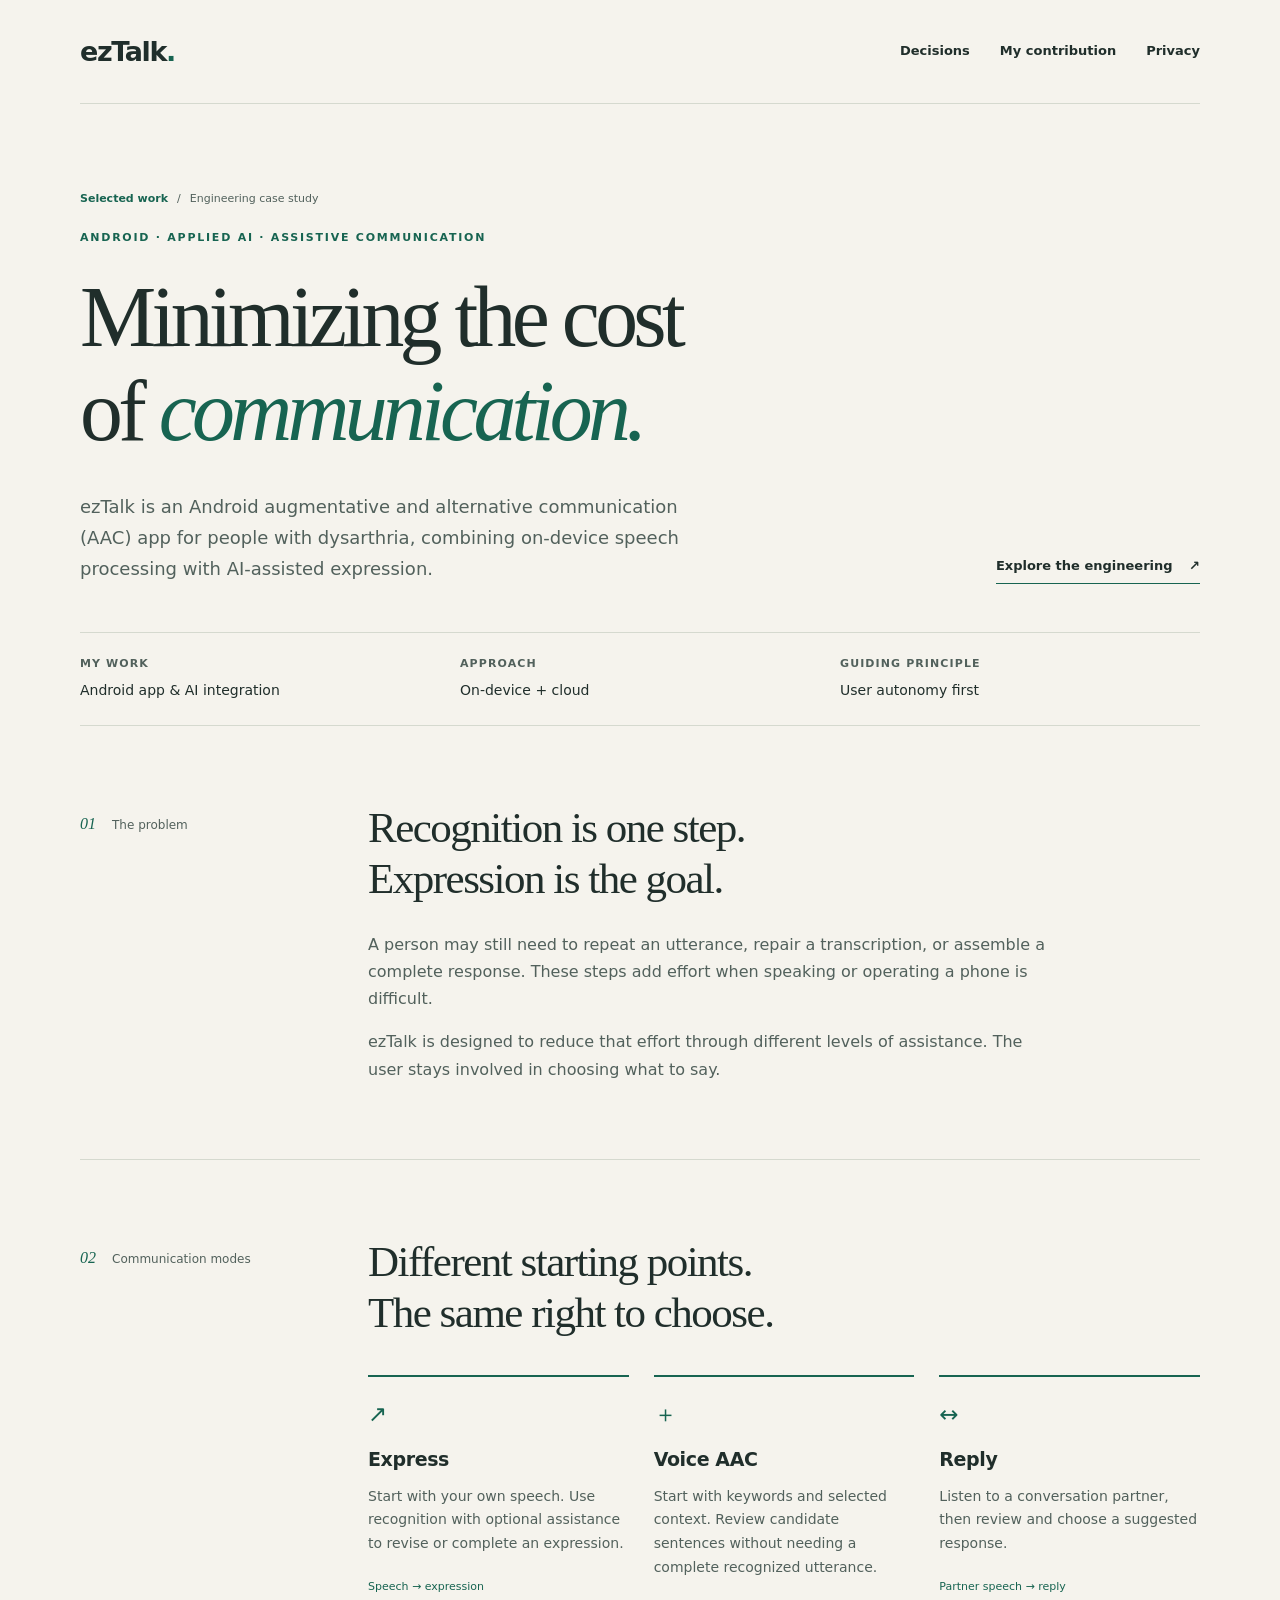
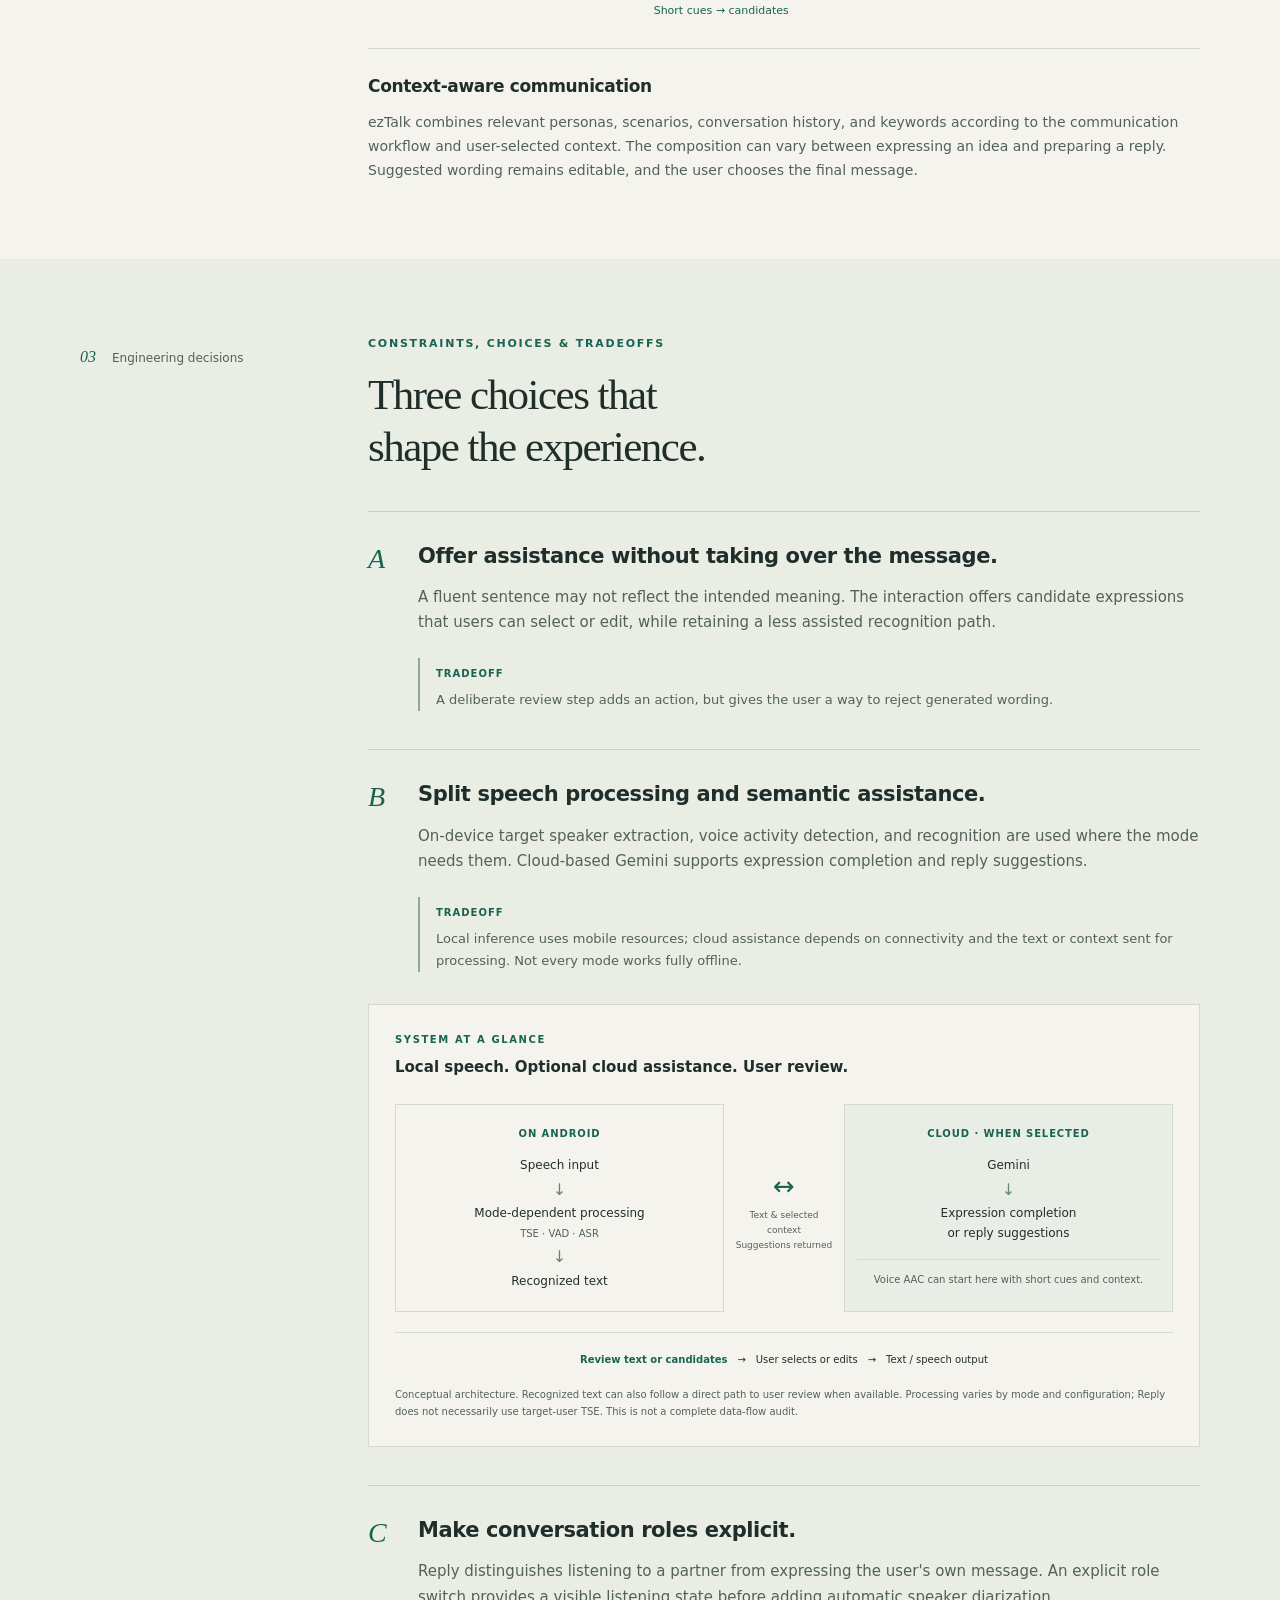
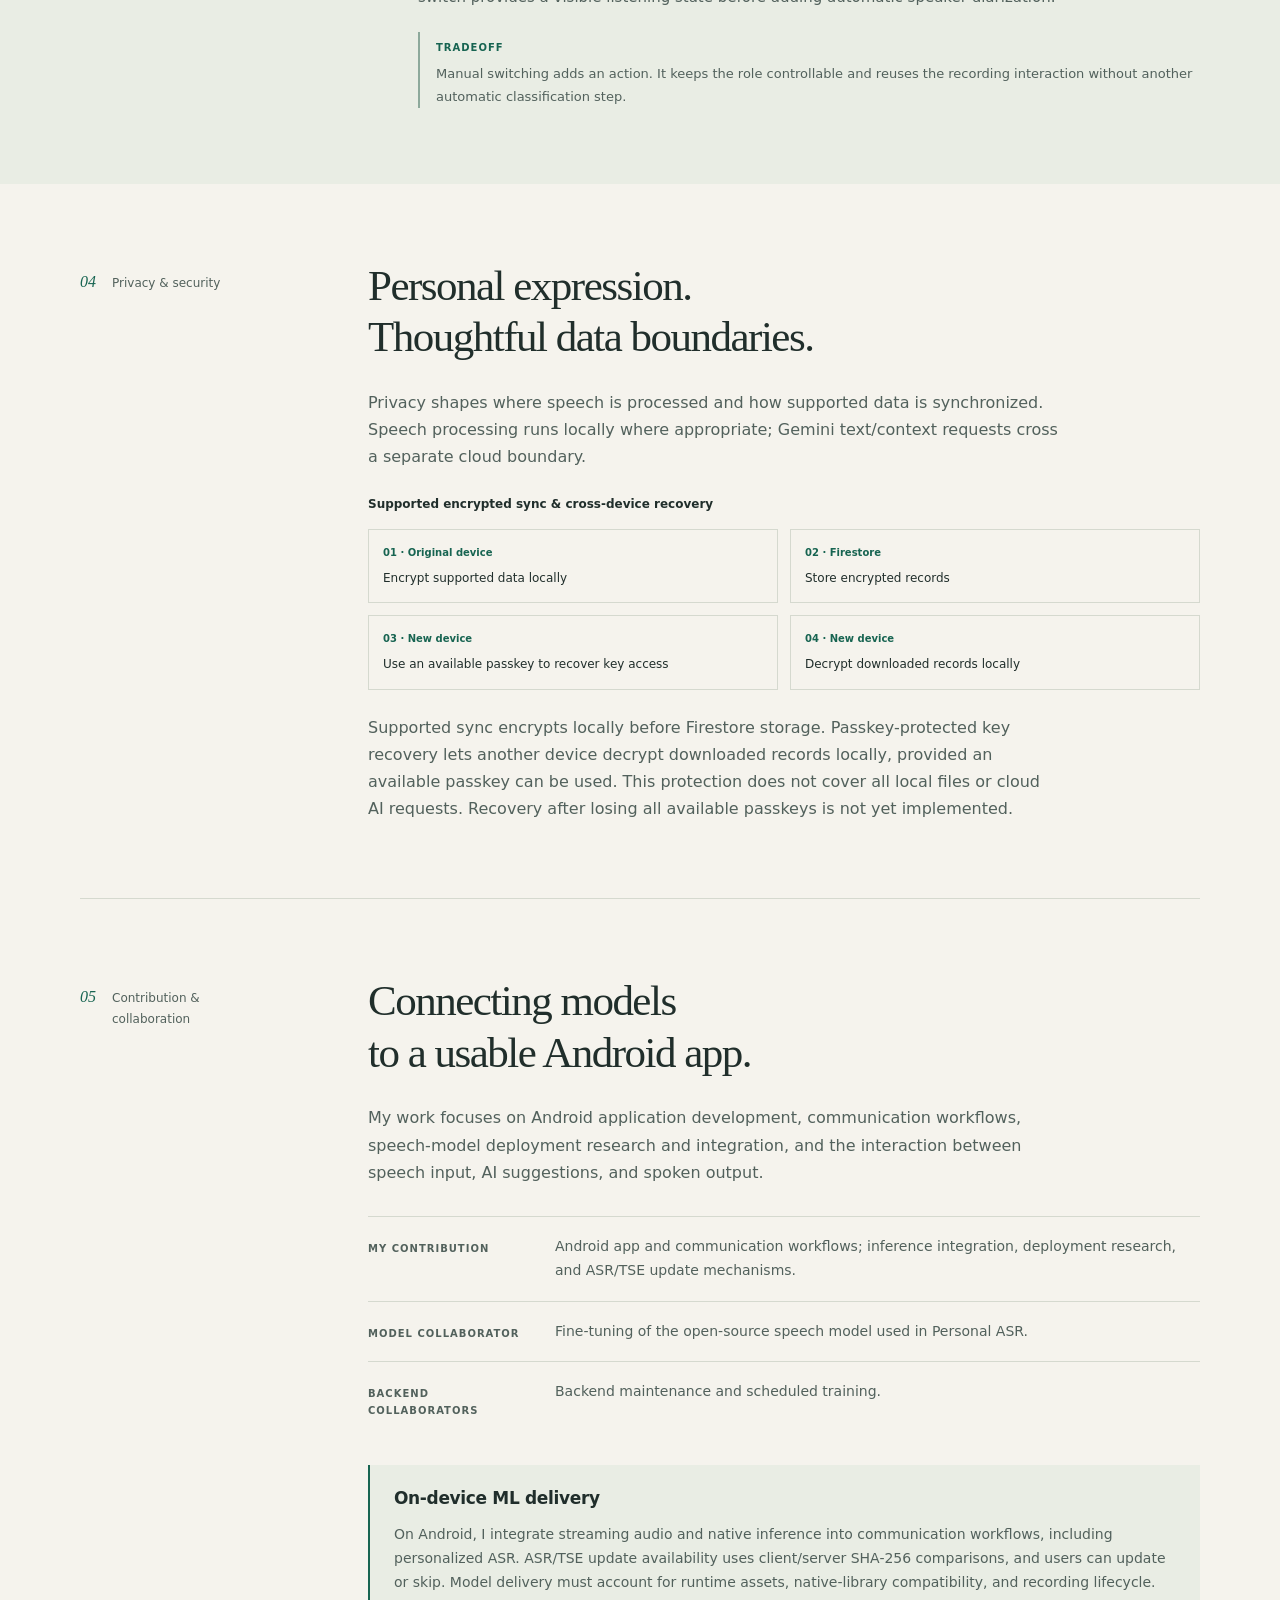
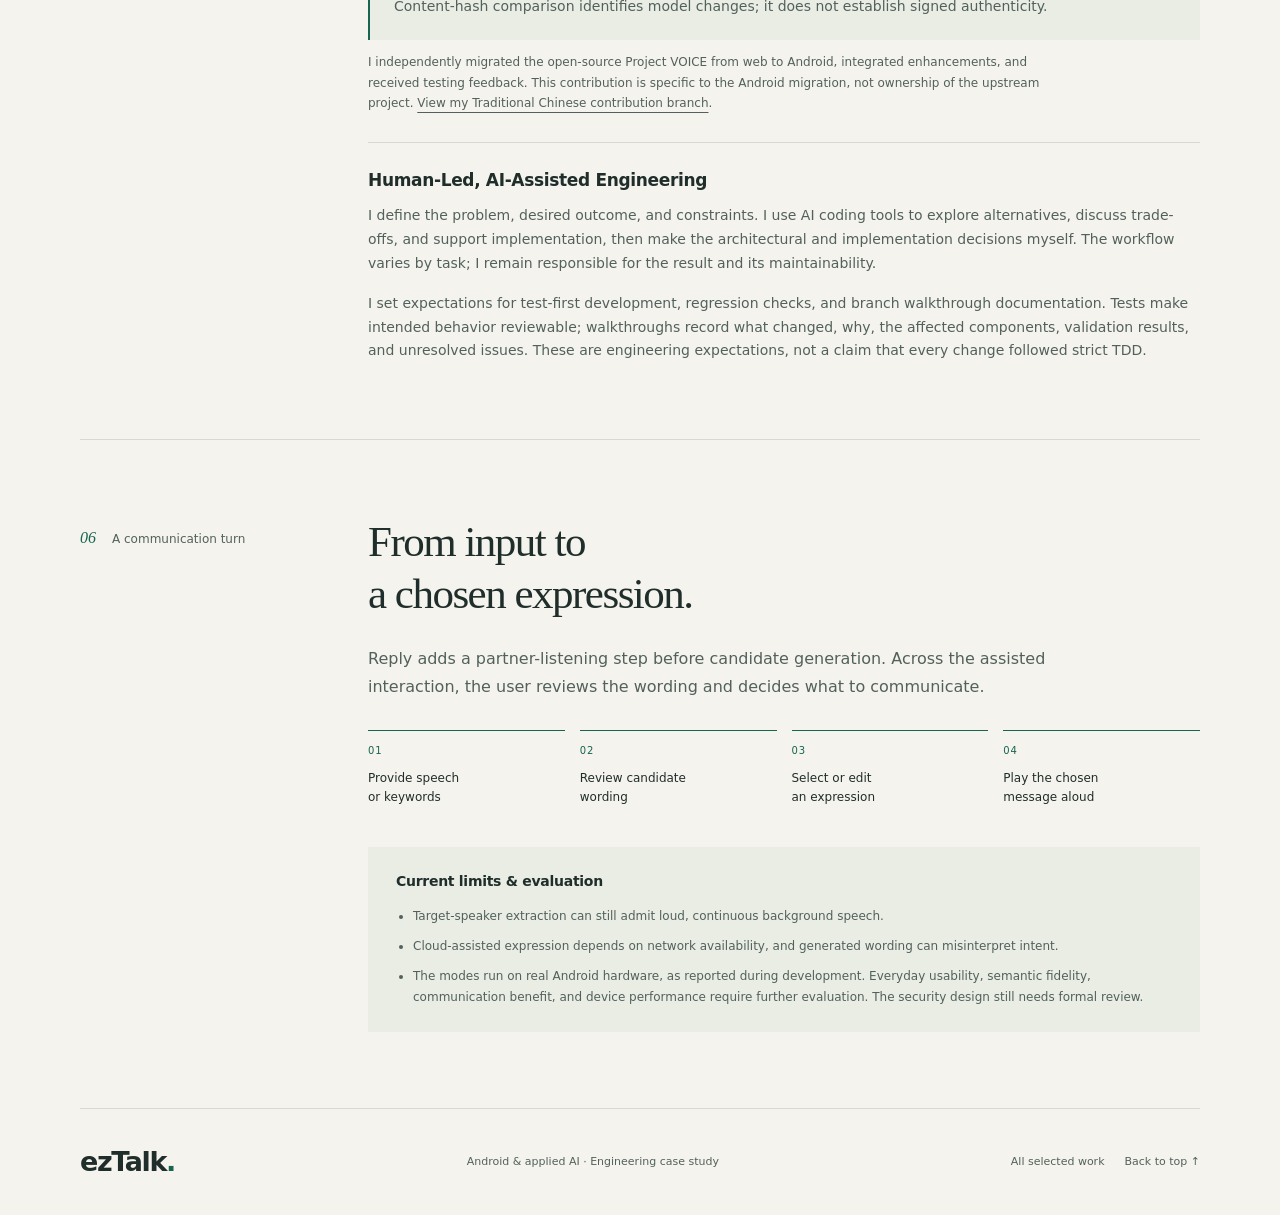
==== commit c8386887: "sync ezTalk appendix source updates" ====
--- a/work/eztalk/index.html
+++ b/work/eztalk/index.html
@@ -45,7 +45,7 @@
     <div class="section-body">
       <h2 id="problem-title">Recognition is one step.<br>Expression is the goal.</h2>
       <p>A person may still need to repeat an utterance, repair a transcription, or assemble a complete response. These steps add effort when speaking or operating a phone is difficult.</p>
-      <p>ezTalk is designed to reduce that effort through different levels of assistance. The user stays involved in choosing what to say. The effect on everyday communication still needs longer-term evaluation.</p>
+      <p>ezTalk is designed to reduce that effort through different levels of assistance. The user stays involved in choosing what to say.</p>
     </div>
   </section>
 
@@ -57,6 +57,10 @@
         <article class="mode"><span class="mode-mark" aria-hidden="true">↗</span><h3>Express</h3><p>Start with your own speech. Use recognition with optional assistance to revise or complete an expression.</p><p class="mode-note">Speech → expression</p></article>
         <article class="mode"><span class="mode-mark" aria-hidden="true">＋</span><h3>Voice AAC</h3><p>Start with keywords and selected context. Review candidate sentences without needing a complete recognized utterance.</p><p class="mode-note">Short cues → candidates</p></article>
         <article class="mode"><span class="mode-mark" aria-hidden="true">↔</span><h3>Reply</h3><p>Listen to a conversation partner, then review and choose a suggested response.</p><p class="mode-note">Partner speech → reply</p></article>
+      </div>
+      <div class="engineering-method" aria-labelledby="context-title">
+        <h3 id="context-title">Context-aware communication</h3>
+        <p>ezTalk combines relevant personas, scenarios, conversation history, and keywords according to the communication workflow and user-selected context. The composition can vary between expressing an idea and preparing a reply. Suggested wording remains editable, and the user chooses the final message.</p>
       </div>
     </div>
   </section>
@@ -71,7 +75,7 @@
           <span class="decision-index" aria-hidden="true">A</span>
           <div><h3>Offer assistance without taking over the message.</h3>
           <p>A fluent sentence may not reflect the intended meaning. The interaction offers candidate expressions that users can select or edit, while retaining a less assisted recognition path.</p>
-          <div class="tradeoff"><span>Tradeoff</span><p>A deliberate review step adds an action, but gives the user a way to reject generated wording. Semantic fidelity remains an evaluation priority.</p></div></div>
+          <div class="tradeoff"><span>Tradeoff</span><p>A deliberate review step adds an action, but gives the user a way to reject generated wording.</p></div></div>
         </article>
         <article class="decision">
           <span class="decision-index" aria-hidden="true">B</span>
@@ -93,7 +97,7 @@
           <span class="decision-index" aria-hidden="true">C</span>
           <div><h3>Make conversation roles explicit.</h3>
           <p>Reply distinguishes listening to a partner from expressing the user's own message. An explicit role switch provides a visible listening state before adding automatic speaker diarization.</p>
-          <div class="tradeoff"><span>Tradeoff</span><p>Manual switching adds an action. It keeps the role controllable and reuses the recording interaction without another automatic classification step. Usability needs further evaluation.</p></div></div>
+          <div class="tradeoff"><span>Tradeoff</span><p>Manual switching adds an action. It keeps the role controllable and reuses the recording interaction without another automatic classification step.</p></div></div>
         </article>
       </div>
     </div>
@@ -109,11 +113,11 @@
         <ol class="sync-steps">
           <li><span class="sync-stage">01 · Original device</span><span>Encrypt supported data locally</span></li>
           <li><span class="sync-stage">02 · Firestore</span><span>Store encrypted records</span></li>
-          <li><span class="sync-stage">03 · New device</span><span>Recover key through passkey-protected access</span></li>
+          <li><span class="sync-stage">03 · New device</span><span>Use an available passkey to recover key access</span></li>
           <li><span class="sync-stage">04 · New device</span><span>Decrypt downloaded records locally</span></li>
         </ol>
       </figure>
-      <p>Supported sync encrypts locally before Firestore storage. Passkey-protected key recovery lets another device decrypt downloaded records locally. This protection does not cover all local files or cloud AI requests. Recovery after loss of all passkeys remains unresolved; formal security review is still needed.</p>
+      <p>Supported sync encrypts locally before Firestore storage. Passkey-protected key recovery lets another device decrypt downloaded records locally, provided an available passkey can be used. This protection does not cover all local files or cloud AI requests. Recovery after losing all available passkeys is not yet implemented.</p>
     </div>
   </section>
 
@@ -127,16 +131,15 @@
         <div><dt>Model collaborator</dt><dd>Fine-tuning of the open-source speech model used in Personal ASR.</dd></div>
         <div><dt>Backend collaborators</dt><dd>Backend maintenance and scheduled training.</dd></div>
       </dl>
-      <p class="small-note">Personal ASR is collaborative. Android integration, model fine-tuning, and backend work are distinct contributions.</p>
       <aside class="evidence-callout" aria-labelledby="ml-title">
         <h3 id="ml-title">On-device ML delivery</h3>
-        <p>My Android work connects streaming audio and native inference with communication workflows, including integration of personalized ASR. A collaborator fine-tunes the open-source model; other collaborators maintain the backend and scheduled training. I own Android inference integration, deployment research, and the relevant update mechanisms. ASR/TSE update availability uses client/server SHA-256 comparisons, with users able to update or skip. This keeps delivery practical while preserving user control. Hash comparison detects content differences; it does not establish signed model authenticity. On-device inference also needs device-level evaluation of latency, memory, and long-session behavior.</p>
+        <p>On Android, I integrate streaming audio and native inference into communication workflows, including personalized ASR. ASR/TSE update availability uses client/server SHA-256 comparisons, and users can update or skip. Model delivery must account for runtime assets, native-library compatibility, and recording lifecycle. Content-hash comparison identifies model changes; it does not establish signed authenticity.</p>
       </aside>
       <p class="small-note">I independently migrated the open-source Project VOICE from web to Android, integrated enhancements, and received testing feedback. This contribution is specific to the Android migration, not ownership of the upstream project. <a href="https://github.com/google/project-voice/tree/zh-tw-impl">View my Traditional Chinese contribution branch</a>.</p>
       <div class="engineering-method" id="engineering-method" aria-labelledby="method-title">
         <h3 id="method-title">Human-Led, AI-Assisted Engineering</h3>
-        <p>I start by defining the problem, desired outcome, and constraints. I use AI coding tools to explore possible solutions and clarify technical trade-offs, then make the architectural and implementation decisions myself. Execution varies by task; I do not use a fixed autonomous-agent pipeline. The emphasis is on explicit decisions and reviewable changes.</p>
-        <p>Two explicit expectations guide AI-assisted implementation: test-driven development practices and branch walkthrough documentation. Tests are intended to make expected behavior reviewable, while branch walkthroughs explain what changed, why, the affected components, and any unresolved issues. I remain responsible for evaluating whether the result solves the original problem and is maintainable.</p>
+        <p>I define the problem, desired outcome, and constraints. I use AI coding tools to explore alternatives, discuss trade-offs, and support implementation, then make the architectural and implementation decisions myself. The workflow varies by task; I remain responsible for the result and its maintainability.</p>
+        <p>I set expectations for test-first development, regression checks, and branch walkthrough documentation. Tests make intended behavior reviewable; walkthroughs record what changed, why, the affected components, validation results, and unresolved issues. These are engineering expectations, not a claim that every change followed strict TDD.</p>
       </div>
     </div>
   </section>
@@ -148,7 +151,7 @@
       <p>Reply adds a partner-listening step before candidate generation. Across the assisted interaction, the user reviews the wording and decides what to communicate.</p>
       <ol class="turn-steps"><li><span>01</span>Provide speech<br>or keywords</li><li><span>02</span>Review candidate<br>wording</li><li><span>03</span>Select or edit<br>an expression</li><li><span>04</span>Play the chosen<br>message aloud</li></ol>
       <!-- Media insertion points: authentic TSE noisy-speech demo and Voice AAC/Reply demo. Add only verified URLs and sanitized media. -->
-      <aside class="limitations" aria-labelledby="limits-title"><h3 id="limits-title">Current limits &amp; evaluation</h3><ul><li>Target-speaker extraction can still admit loud, continuous background speech.</li><li>Cloud-assisted expression depends on network availability, and generated wording can misinterpret intent.</li><li>The modes run on real Android hardware, as reported during development. Communication benefit, accessibility outcomes, and performance improvements require further evaluation.</li></ul></aside>
+      <aside class="limitations" aria-labelledby="limits-title"><h3 id="limits-title">Current limits &amp; evaluation</h3><ul><li>Target-speaker extraction can still admit loud, continuous background speech.</li><li>Cloud-assisted expression depends on network availability, and generated wording can misinterpret intent.</li><li>The modes run on real Android hardware, as reported during development. Everyday usability, semantic fidelity, communication benefit, and device performance require further evaluation. The security design still needs formal review.</li></ul></aside>
     </div>
   </section>
 </main>
